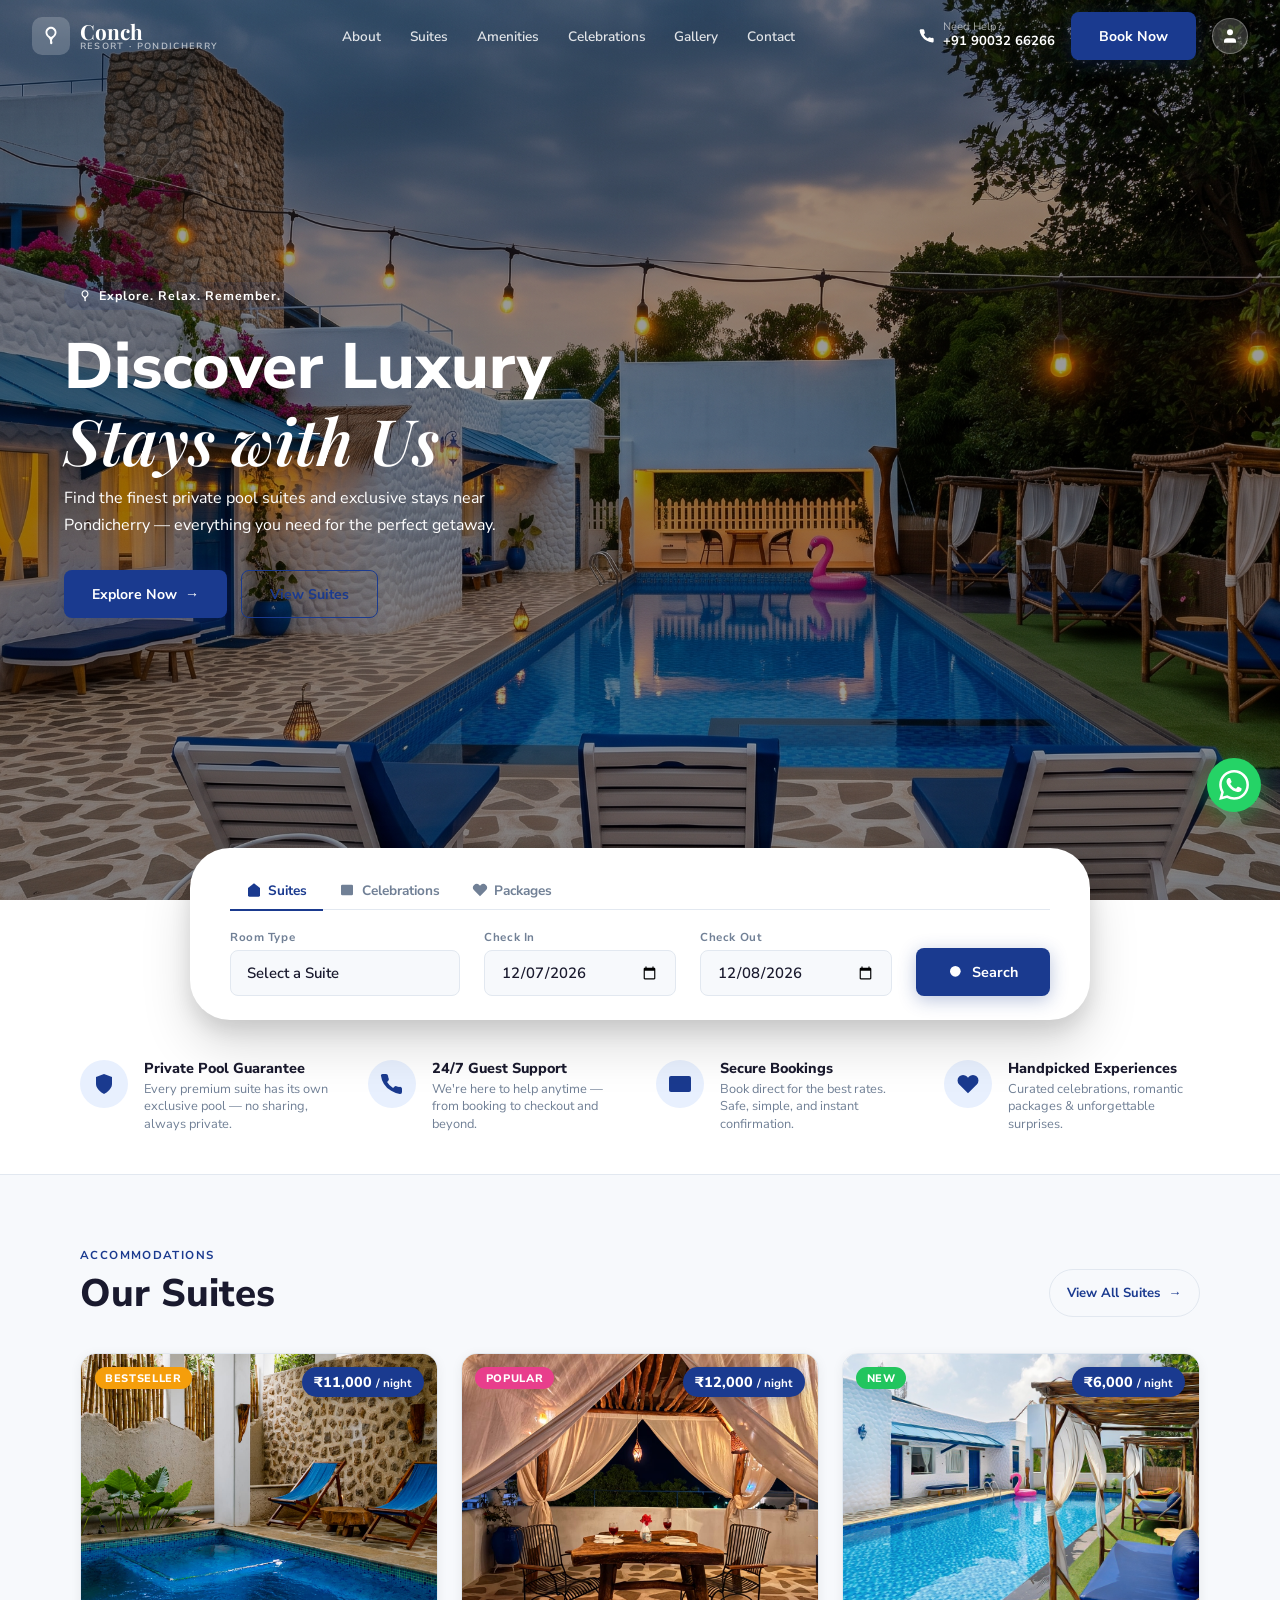
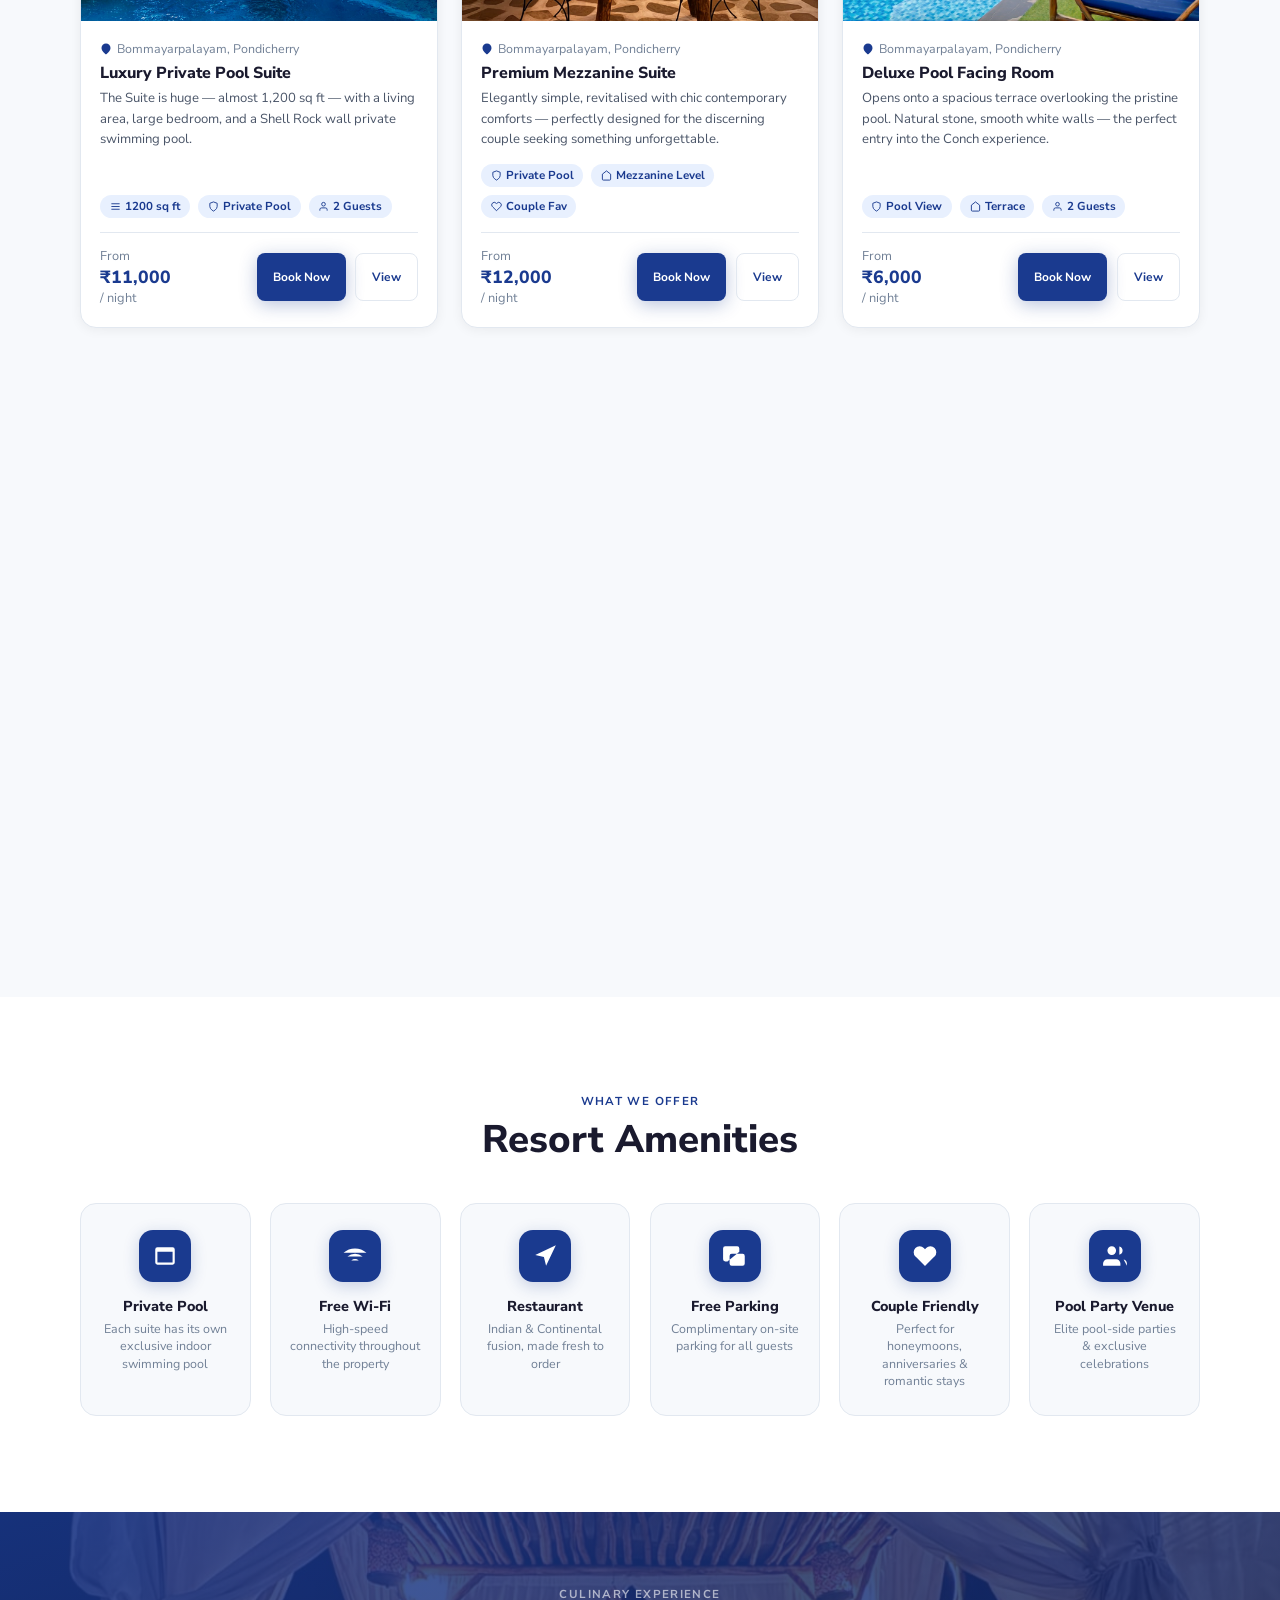
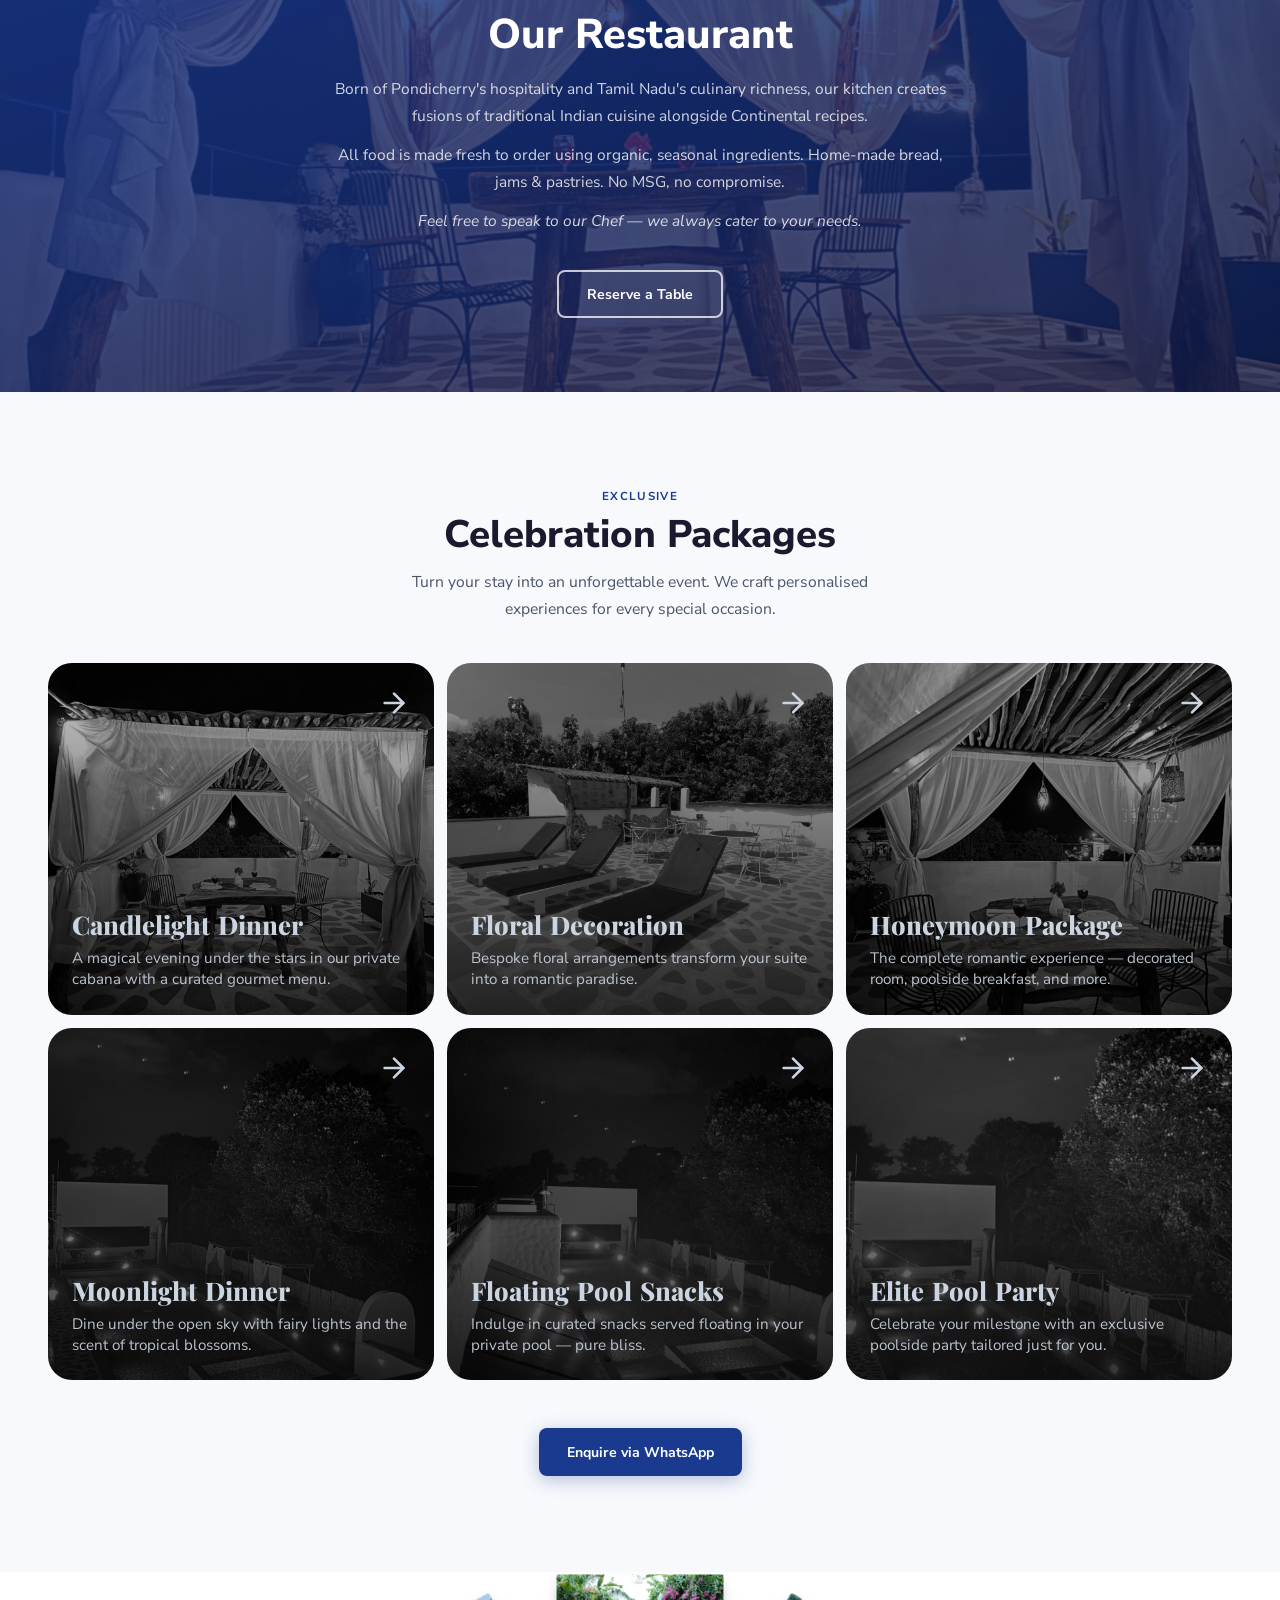
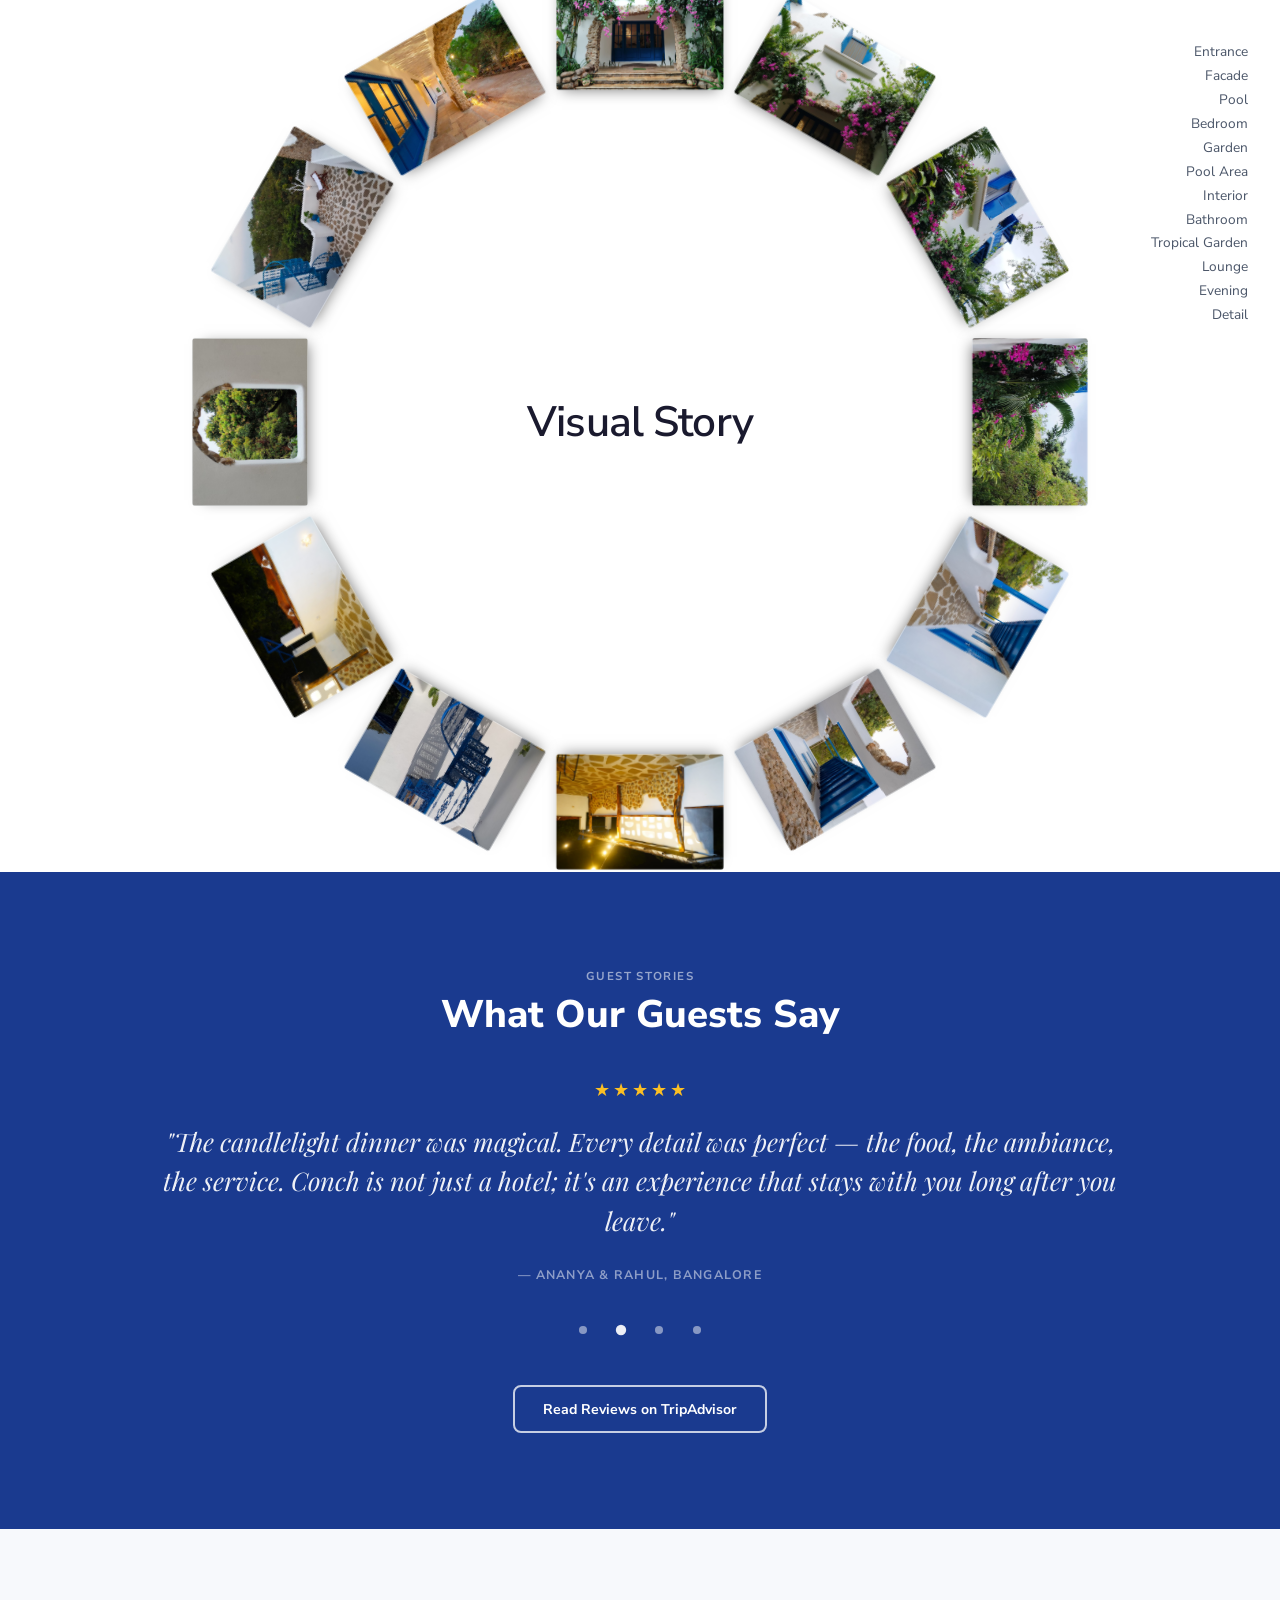
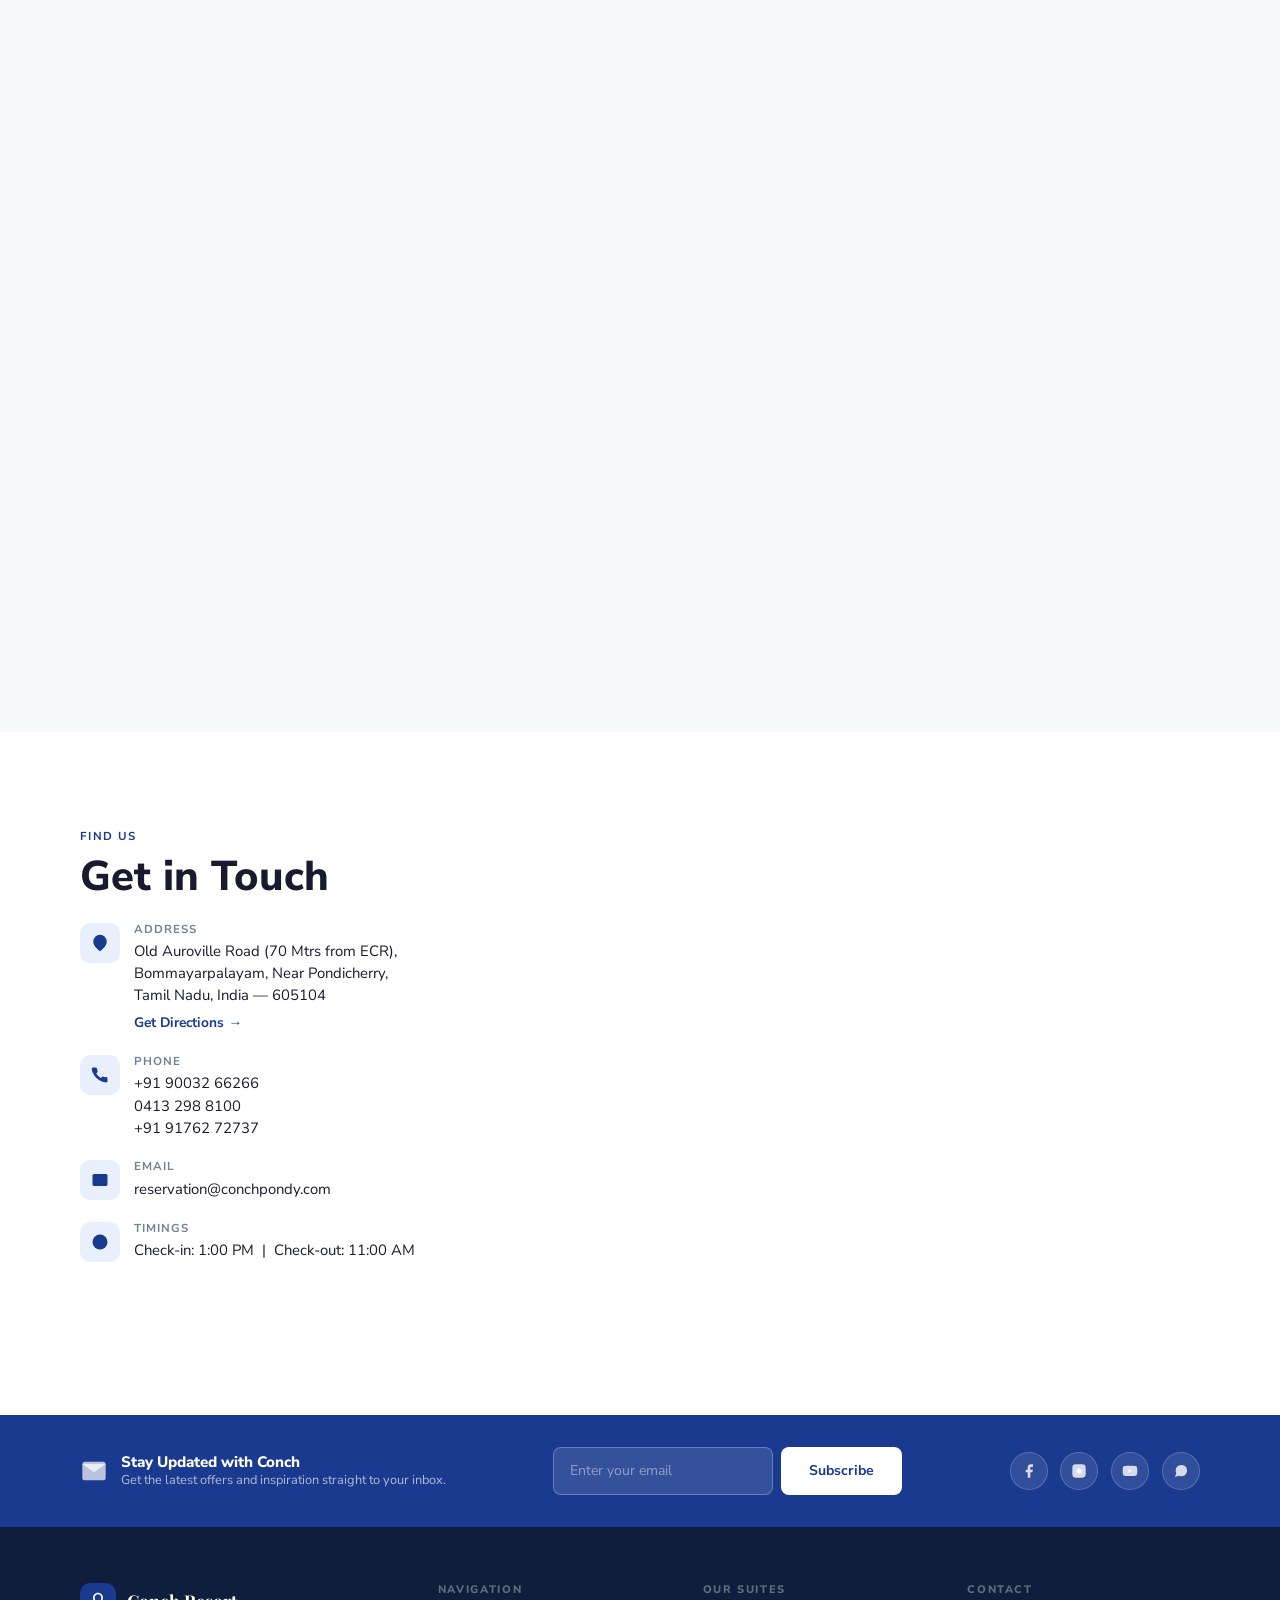
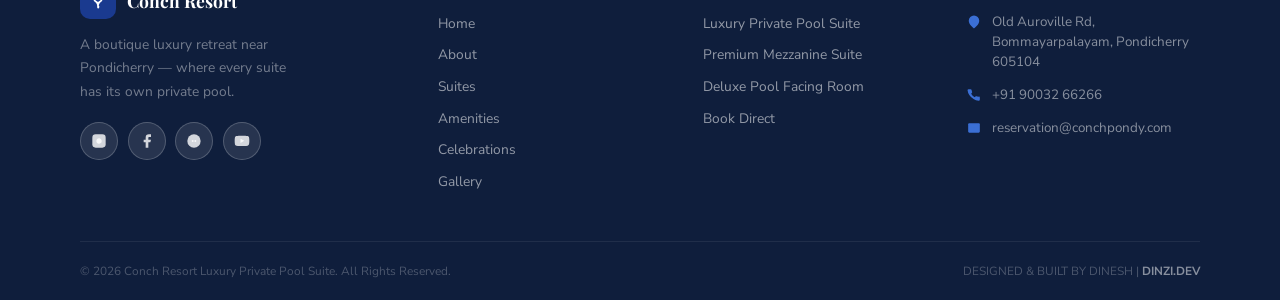
==== index.html @ af20d623 "Initial commit of Conch Resort website with interactive galleries" ====
<!DOCTYPE html>
<html lang="en">
<head>
  <meta charset="UTF-8">
  <meta name="viewport" content="width=device-width, initial-scale=1.0">
  <title>Conch Resort — Luxury Private Pool Suites near Pondicherry | Auroville</title>
  <meta name="description" content="Conch Resort offers exclusive Luxury Private Pool Suites near Pondicherry on Old Auroville Road. Experience private indoor swimming pools, romantic dinners &amp; unforgettable stays. Book direct for best rates.">
  <meta name="keywords" content="Conch Resort, luxury pool suite Pondicherry, private pool hotel near Auroville, Bommayarpalayam resort, honeymoon resort Pondicherry, pool villa near ECR">
  <link rel="canonical" href="https://conchpondy.com/">

  <!-- OG Tags -->
  <meta property="og:title" content="Conch Resort — Luxury Private Pool Suites near Pondicherry">
  <meta property="og:description" content="A boutique retreat where every suite has its own private pool. On Old Auroville Road, near Pondicherry.">
  <meta property="og:image" content="images/conch_coverPic1.png">
  <meta property="og:url" content="https://conchpondy.com/">
  <meta property="og:type" content="website">

  <link rel="stylesheet" href="css/style.css?v=8">

  <!-- Preload hero -->
  <link rel="preload" as="image" href="images/conch_coverPic1.png" fetchpriority="high">

  <!-- Structured Data -->
  <script type="application/ld+json">
  {
    "@context": "https://schema.org",
    "@type": "Hotel",
    "name": "Conch Resort",
    "url": "https://conchpondy.com/",
    "telephone": "+91 90032 66266",
    "email": "reservation@conchpondy.com",
    "priceRange": "₹6000 - ₹12000",
    "checkinTime": "13:00",
    "checkoutTime": "11:00",
    "address": {
      "@type": "PostalAddress",
      "streetAddress": "Old Auroville Road (70 Mtrs from ECR)",
      "addressLocality": "Bommayarpalayam",
      "addressRegion": "Tamil Nadu",
      "postalCode": "605104",
      "addressCountry": "IN"
    },
    "amenityFeature": [
      { "@type": "LocationFeatureSpecification", "name": "Free WiFi", "value": true },
      { "@type": "LocationFeatureSpecification", "name": "Private Pool Suites", "value": true },
      { "@type": "LocationFeatureSpecification", "name": "Restaurant", "value": true },
      { "@type": "LocationFeatureSpecification", "name": "Free Parking", "value": true }
    ]
  }
  </script>
</head>
<body>

<!-- ===================== NAVBAR ===================== -->
<nav class="navbar transparent" id="navbar" role="navigation" aria-label="Main navigation">
  <div class="navbar-inner">
    <a href="index.html" class="navbar-logo" aria-label="Conch Resort Home">
      <div class="logo-icon">
        <svg width="24" height="24" viewBox="0 0 24 24" xmlns="http://www.w3.org/2000/svg" aria-hidden="true">
          <path d="M12 2C8.5 2 6 5 6 8c0 2 .8 3.8 2.5 5.2C10 14.5 11 16 11 18h2c0-2 1-3.5 2.5-4.8C17.2 11.8 18 10 18 8c0-3-2.5-6-6-6zm0 2c2 0 4 2 4 4 0 1.4-.6 2.7-1.8 3.8L12 13.2l-2.2-1.4C8.6 10.7 8 9.4 8 8c0-2 2-4 4-4zm-1 14v1.5A1.5 1.5 0 0012 21a1.5 1.5 0 001.5-1.5V18h-3z"/>
        </svg>
      </div>
      <div class="logo-text">Conch<span>Resort · Pondicherry</span></div>
    </a>

    <div class="nav-links">
      <a href="#about">About</a>
      <a href="#suites">Suites</a>
      <a href="#amenities">Amenities</a>
      <a href="#celebrations">Celebrations</a>
      <a href="#gallery">Gallery</a>
      <a href="#contact">Contact</a>
    </div>

    <div class="nav-right">
      <div class="nav-phone">
        <svg width="24" height="24" viewBox="0 0 24 24"><path d="M22 16.92v3a2 2 0 01-2.18 2 19.79 19.79 0 01-8.63-3.07A19.5 19.5 0 013.95 12a19.79 19.79 0 01-3.07-8.67A2 2 0 012.87 2H6a2 2 0 012 1.72c.127.96.361 1.903.7 2.81a2 2 0 01-.45 2.11L7.09 9.91a16 16 0 006 6l1.27-1.27a2 2 0 012.11-.45c.907.339 1.85.573 2.81.7A2 2 0 0122 16.92z"/></svg>
        <div>
          <small>Need Help?</small>
          <a href="tel:+919003266266">+91 90032 66266</a>
        </div>
      </div>
      <a href="https://live.ipms247.com/booking/book-rooms-theconchresort" target="_blank" class="btn btn-primary nav-cta" id="nav-book-btn">Book Now</a>
      <div class="nav-avatar" aria-label="Account">
        <svg width="24" height="24" viewBox="0 0 24 24"><path d="M20 21v-2a4 4 0 00-4-4H8a4 4 0 00-4 4v2M12 11a4 4 0 100-8 4 4 0 000 8z"/></svg>
      </div>
      <button class="hamburger" id="hamburger" aria-label="Menu" aria-expanded="false">
        <span></span><span></span><span></span>
      </button>
    </div>
  </div>
</nav>

<!-- Mobile Drawer -->
<nav class="nav-drawer" id="nav-drawer" aria-label="Mobile navigation">
  <div class="nav-drawer-links">
    <a href="#about">About</a>
    <a href="#suites">Suites</a>
    <a href="#amenities">Amenities</a>
    <a href="#celebrations">Celebrations</a>
    <a href="#gallery">Gallery</a>
    <a href="#contact">Contact</a>
  </div>
  <div class="nav-drawer-divider"></div>
  <a href="https://live.ipms247.com/booking/book-rooms-theconchresort" target="_blank" class="btn btn-primary">Reserve a Suite</a>
  <p class="nav-drawer-contact">+91 90032 66266 &nbsp;·&nbsp; <a href="mailto:reservation@conchpondy.com">reservation@conchpondy.com</a></p>
</nav>

<!-- ===================== HERO — Split Layout ===================== -->
<section class="hero" id="home" aria-label="Hero">
  <!-- Left: Text -->
  <div class="hero-left">
    <div class="hero-eyebrow">
      <svg width="24" height="24" viewBox="0 0 24 24"><path d="M12 2C8.5 2 6 5 6 8c0 2 .8 3.8 2.5 5.2C10 14.5 11 16 11 18h2c0-2 1-3.5 2.5-4.8C17.2 11.8 18 10 18 8c0-3-2.5-6-6-6zm0 2c2 0 4 2 4 4 0 1.4-.6 2.7-1.8 3.8L12 13.2l-2.2-1.4C8.6 10.7 8 9.4 8 8c0-2 2-4 4-4zm-1 14v1.5A1.5 1.5 0 0012 21a1.5 1.5 0 001.5-1.5V18h-3z"/></svg>
      Explore. Relax. Remember.
    </div>
    <h1 class="hero-title">
      Discover Luxury<br>
      <span class="line2">Stays with Us</span>
    </h1>
    <p class="hero-subtitle">Find the finest private pool suites and exclusive stays near Pondicherry — everything you need for the perfect getaway.</p>
    <div class="hero-ctas">
      <a href="https://live.ipms247.com/booking/book-rooms-theconchresort" target="_blank" class="btn btn-primary" id="hero-book-btn">
        Explore Now &nbsp;→
      </a>
      <a href="#suites" class="btn btn-outline-dark">View Suites</a>
    </div>
  </div>

  <!-- Right: Image -->
  <div class="hero-right">
    <img src="images/conch_coverPic1.png" alt="Conch Resort private pool with bougainvillea and string lights" loading="eager" fetchpriority="high" decoding="sync">
  </div>
</section>

<!-- ===================== BOOKING BAR ===================== -->
<div class="booking-bar" id="booking-bar">
  <!-- Tabs -->
  <div class="booking-tabs">
    <button class="booking-tab active">
      <svg width="24" height="24" viewBox="0 0 24 24"><path d="M3 9l9-7 9 7v11a2 2 0 01-2 2H5a2 2 0 01-2-2z"/></svg>
      Suites
    </button>
    <button class="booking-tab">
      <svg width="24" height="24" viewBox="0 0 24 24"><path d="M3 6a2 2 0 012-2h14a2 2 0 012 2v12a2 2 0 01-2 2H5a2 2 0 01-2-2V6z"/></svg>
      Celebrations
    </button>
    <button class="booking-tab">
      <svg width="24" height="24" viewBox="0 0 24 24"><path d="M20.84 4.61a5.5 5.5 0 00-7.78 0L12 5.67l-1.06-1.06a5.5 5.5 0 00-7.78 7.78l1.06 1.06L12 21.23l7.78-7.78 1.06-1.06a5.5 5.5 0 000-7.78z"/></svg>
      Packages
    </button>
  </div>
  <form class="booking-bar-inner" id="booking-form" action="https://live.ipms247.com/booking/book-rooms-theconchresort" method="get" target="_blank">
    <div class="booking-field">
      <label for="room-select">Room Type</label>
      <select id="room-select" name="roomtypeunkid">
        <option value="0">Select a Suite</option>
        <option value="4101400000000000003">Luxury Private Pool Suite</option>
        <option value="4101400000000000004">Premium Mezzanine Suite</option>
        <option value="4101400000000000005">Deluxe Pool Facing Room</option>
      </select>
    </div>
    <div class="booking-field">
      <label for="checkin">Check In</label>
      <input type="date" id="checkin" name="checkin">
    </div>
    <div class="booking-field">
      <label for="checkout">Check Out</label>
      <input type="date" id="checkout" name="checkout">
    </div>
    <div class="booking-submit-row">
      <button type="submit" class="btn btn-primary" id="booking-submit-btn">
        <svg width="24" height="24" viewBox="0 0 24 24"><circle cx="11" cy="11" r="8"/><line x1="21" y1="21" x2="16.65" y2="16.65"/></svg>
        Search
      </button>
    </div>
  </form>
</div>

<!-- ===================== TRUST BADGES ===================== -->
<div class="trust-strip">
  <div class="container">
    <div class="trust-grid">
      <div class="trust-item reveal">
        <div class="trust-icon">
          <svg width="24" height="24" viewBox="0 0 24 24"><path d="M12 22s8-4 8-10V5l-8-3-8 3v7c0 6 8 10 8 10z"/></svg>
        </div>
        <div class="trust-text">
          <h4>Private Pool Guarantee</h4>
          <p>Every premium suite has its own exclusive pool — no sharing, always private.</p>
        </div>
      </div>
      <div class="trust-item reveal reveal-delay-1">
        <div class="trust-icon">
          <svg width="24" height="24" viewBox="0 0 24 24"><path d="M22 16.92v3a2 2 0 01-2.18 2 19.79 19.79 0 01-8.63-3.07A19.5 19.5 0 013.95 12a19.79 19.79 0 01-3.07-8.67A2 2 0 012.87 2H6a2 2 0 012 1.72c.127.96.361 1.903.7 2.81a2 2 0 01-.45 2.11L7.09 9.91a16 16 0 006 6l1.27-1.27a2 2 0 012.11-.45c.907.339 1.85.573 2.81.7A2 2 0 0122 16.92z"/></svg>
        </div>
        <div class="trust-text">
          <h4>24/7 Guest Support</h4>
          <p>We're here to help anytime — from booking to checkout and beyond.</p>
        </div>
      </div>
      <div class="trust-item reveal reveal-delay-2">
        <div class="trust-icon">
          <svg width="24" height="24" viewBox="0 0 24 24"><rect x="1" y="4" width="22" height="16" rx="2" ry="2"/><line x1="1" y1="10" x2="23" y2="10"/></svg>
        </div>
        <div class="trust-text">
          <h4>Secure Bookings</h4>
          <p>Book direct for the best rates. Safe, simple, and instant confirmation.</p>
        </div>
      </div>
      <div class="trust-item reveal reveal-delay-3">
        <div class="trust-icon">
          <svg width="24" height="24" viewBox="0 0 24 24"><path d="M20.84 4.61a5.5 5.5 0 00-7.78 0L12 5.67l-1.06-1.06a5.5 5.5 0 00-7.78 7.78l1.06 1.06L12 21.23l7.78-7.78 1.06-1.06a5.5 5.5 0 000-7.78z"/></svg>
        </div>
        <div class="trust-text">
          <h4>Handpicked Experiences</h4>
          <p>Curated celebrations, romantic packages &amp; unforgettable surprises.</p>
        </div>
      </div>
    </div>
  </div>
</div>

<!-- ===================== SUITES ===================== -->
<section class="suites-section" id="suites" aria-labelledby="suites-heading">
  <div class="container">
    <div class="suites-header reveal">
      <div class="suites-header-left">
        <span class="section-label">Accommodations</span>
        <h2 id="suites-heading" class="section-title">Our Suites</h2>
      </div>
      <a href="https://live.ipms247.com/booking/book-rooms-theconchresort" target="_blank" class="btn btn-arrow">View All Suites &nbsp;→</a>
    </div>

    <div class="suites-grid">
      <!-- Suite 1 -->
      <article class="room-card reveal">
        <div class="room-card-img">
          <img src="images/WhatsApp Image 2026-06-08 at 11.01.14 AM.jpeg" alt="Luxury Private Pool Suite at Conch Resort" loading="lazy">
          <div class="room-price-badge"><strong>₹11,000</strong> / night</div>
          <div class="room-badge bestseller">Bestseller</div>
        </div>
        <div class="room-card-body">
          <div class="room-card-location">
            <svg width="24" height="24" viewBox="0 0 24 24"><path d="M21 10c0 7-9 13-9 13s-9-6-9-13a9 9 0 0118 0z"/><circle cx="12" cy="10" r="3"/></svg>
            Bommayarpalayam, Pondicherry
          </div>
          <h3>Luxury Private Pool Suite</h3>
          <p>The Suite is huge — almost 1,200 sq ft — with a living area, large bedroom, and a Shell Rock wall private swimming pool.</p>
          <div class="room-features">
            <span class="room-feature">
              <svg width="24" height="24" viewBox="0 0 24 24"><path d="M3 6h18M3 12h18M3 18h18"/></svg>1200 sq ft
            </span>
            <span class="room-feature">
              <svg width="24" height="24" viewBox="0 0 24 24"><path d="M12 22s8-4 8-10V5l-8-3-8 3v7c0 6 8 10 8 10z"/></svg>Private Pool
            </span>
            <span class="room-feature">
              <svg width="24" height="24" viewBox="0 0 24 24"><path d="M20 21v-2a4 4 0 00-4-4H8a4 4 0 00-4 4v2M12 11a4 4 0 100-8 4 4 0 000 8z"/></svg>2 Guests
            </span>
          </div>
          <div class="room-card-footer">
            <div class="room-card-price">
              From <strong>₹11,000</strong> / night
            </div>
            <div class="room-card-btns">
              <a href="https://live.ipms247.com/booking/roomwisedata.php?hid=theconchresort&roomtypeunkid=4101400000000000003" target="_blank" class="btn btn-primary" id="suite1-book-btn">Book Now</a>
              <a href="rooms/luxury-pool-suite.html" class="btn btn-ghost" id="suite1-view-btn">View</a>
            </div>
          </div>
        </div>
      </article>

      <!-- Suite 2 -->
      <article class="room-card reveal reveal-delay-2">
        <div class="room-card-img">
          <img src="images/WhatsApp Image 2026-06-08 at 11.01.21 AM (2).jpeg" alt="Premium Mezzanine Suite at Conch Resort" loading="lazy">
          <div class="room-price-badge"><strong>₹12,000</strong> / night</div>
          <div class="room-badge popular">Popular</div>
        </div>
        <div class="room-card-body">
          <div class="room-card-location">
            <svg width="24" height="24" viewBox="0 0 24 24"><path d="M21 10c0 7-9 13-9 13s-9-6-9-13a9 9 0 0118 0z"/><circle cx="12" cy="10" r="3"/></svg>
            Bommayarpalayam, Pondicherry
          </div>
          <h3>Premium Mezzanine Suite</h3>
          <p>Elegantly simple, revitalised with chic contemporary comforts — perfectly designed for the discerning couple seeking something unforgettable.</p>
          <div class="room-features">
            <span class="room-feature">
              <svg width="24" height="24" viewBox="0 0 24 24"><path d="M12 22s8-4 8-10V5l-8-3-8 3v7c0 6 8 10 8 10z"/></svg>Private Pool
            </span>
            <span class="room-feature">
              <svg width="24" height="24" viewBox="0 0 24 24"><path d="M3 9l9-7 9 7v11a2 2 0 01-2 2H5a2 2 0 01-2-2z"/></svg>Mezzanine Level
            </span>
            <span class="room-feature">
              <svg width="24" height="24" viewBox="0 0 24 24"><path d="M20.84 4.61a5.5 5.5 0 00-7.78 0L12 5.67l-1.06-1.06a5.5 5.5 0 00-7.78 7.78l1.06 1.06L12 21.23l7.78-7.78 1.06-1.06a5.5 5.5 0 000-7.78z"/></svg>Couple Fav
            </span>
          </div>
          <div class="room-card-footer">
            <div class="room-card-price">
              From <strong>₹12,000</strong> / night
            </div>
            <div class="room-card-btns">
              <a href="https://live.ipms247.com/booking/roomwisedata.php?hid=theconchresort&roomtypeunkid=4101400000000000004" target="_blank" class="btn btn-primary" id="suite2-book-btn">Book Now</a>
              <a href="rooms/mezzanine-suite.html" class="btn btn-ghost" id="suite2-view-btn">View</a>
            </div>
          </div>
        </div>
      </article>

      <!-- Suite 3 -->
      <article class="room-card reveal reveal-delay-4">
        <div class="room-card-img">
          <img src="images/WhatsApp Image 2026-06-08 at 11.00.13 AM (2).jpeg" alt="Deluxe Pool Facing Room at Conch Resort" loading="lazy">
          <div class="room-price-badge"><strong>₹6,000</strong> / night</div>
          <div class="room-badge new">New</div>
        </div>
        <div class="room-card-body">
          <div class="room-card-location">
            <svg width="24" height="24" viewBox="0 0 24 24"><path d="M21 10c0 7-9 13-9 13s-9-6-9-13a9 9 0 0118 0z"/><circle cx="12" cy="10" r="3"/></svg>
            Bommayarpalayam, Pondicherry
          </div>
          <h3>Deluxe Pool Facing Room</h3>
          <p>Opens onto a spacious terrace overlooking the pristine pool. Natural stone, smooth white walls — the perfect entry into the Conch experience.</p>
          <div class="room-features">
            <span class="room-feature">
              <svg width="24" height="24" viewBox="0 0 24 24"><path d="M12 22s8-4 8-10V5l-8-3-8 3v7c0 6 8 10 8 10z"/></svg>Pool View
            </span>
            <span class="room-feature">
              <svg width="24" height="24" viewBox="0 0 24 24"><path d="M3 9l9-7 9 7v11a2 2 0 01-2 2H5a2 2 0 01-2-2z"/></svg>Terrace
            </span>
            <span class="room-feature">
              <svg width="24" height="24" viewBox="0 0 24 24"><path d="M20 21v-2a4 4 0 00-4-4H8a4 4 0 00-4 4v2M12 11a4 4 0 100-8 4 4 0 000 8z"/></svg>2 Guests
            </span>
          </div>
          <div class="room-card-footer">
            <div class="room-card-price">
              From <strong>₹6,000</strong> / night
            </div>
            <div class="room-card-btns">
              <a href="https://live.ipms247.com/booking/roomwisedata.php?hid=theconchresort&roomtypeunkid=4101400000000000005" target="_blank" class="btn btn-primary" id="suite3-book-btn">Book Now</a>
              <a href="rooms/deluxe-pool-room.html" class="btn btn-ghost" id="suite3-view-btn">View</a>
            </div>
          </div>
        </div>
      </article>
    </div>
  </div>
</section>

<!-- ===================== WHY CHOOSE US ===================== -->
<section class="why-section" id="about" aria-labelledby="why-heading">
  <div class="container">
    <div class="why-grid">
      <div class="why-left reveal">
        <span class="section-label">Our Story</span>
        <h2 id="why-heading" class="section-title">Why Choose <span class="italic-serif">Conch Resort?</span></h2>
        <div class="why-items">
          <div class="why-item">
            <div class="why-item-icon">
              <svg width="24" height="24" viewBox="0 0 24 24"><path d="M12 22s8-4 8-10V5l-8-3-8 3v7c0 6 8 10 8 10z"/></svg>
            </div>
            <div class="why-item-text">
              <h4>Private Pool Every Time</h4>
              <p>Each premium suite features an exclusive indoor swimming pool — entirely yours, no sharing.</p>
            </div>
          </div>
          <div class="why-item">
            <div class="why-item-icon">
              <svg width="24" height="24" viewBox="0 0 24 24"><path d="M17 21v-2a4 4 0 00-4-4H5a4 4 0 00-4 4v2M9 11a4 4 0 100-8 4 4 0 000 8zM23 21v-2a4 4 0 00-3-3.87M16 3.13a4 4 0 010 7.75"/></svg>
            </div>
            <div class="why-item-text">
              <h4>Trusted by Couples</h4>
              <p>Hundreds of happy guests rate us 5 stars — perfect for honeymoons and anniversaries.</p>
            </div>
          </div>
          <div class="why-item">
            <div class="why-item-icon">
              <svg width="24" height="24" viewBox="0 0 24 24"><rect x="1" y="4" width="22" height="16" rx="2" ry="2"/><line x1="1" y1="10" x2="23" y2="10"/></svg>
            </div>
            <div class="why-item-text">
              <h4>Flexible &amp; Easy Booking</h4>
              <p>Book direct for the best rates. Easy modification, direct support.</p>
            </div>
          </div>
          <div class="why-item">
            <div class="why-item-icon">
              <svg width="24" height="24" viewBox="0 0 24 24"><circle cx="12" cy="8" r="7"/><polyline points="8.21 13.89 7 23 12 20 17 23 15.79 13.88"/></svg>
            </div>
            <div class="why-item-text">
              <h4>Exclusive Experiences</h4>
              <p>Candlelight dinners, floating snacks, floral décor &amp; unforgettable celebration packages.</p>
            </div>
          </div>
        </div>
      </div>
      <div class="why-right reveal reveal-delay-2">
        <img src="images/WhatsApp Image 2026-06-08 at 11.01.21 AM (1).jpeg" alt="Candlelight dinner at Conch Resort" loading="lazy">
        <div class="why-right-overlay">
          <div class="overline">Let's Go!</div>
          <h3>Your Next Escape Awaits!</h3>
          <p>Discover your own private world — pool, garden, and complete luxury near Pondicherry.</p>
          <a href="https://live.ipms247.com/booking/book-rooms-theconchresort" target="_blank" class="btn btn-white">Plan Your Stay &nbsp;→</a>
        </div>
      </div>
    </div>
  </div>
</section>

<!-- ===================== AMENITIES ===================== -->
<section class="amenities-section section-pad" id="amenities" aria-labelledby="amenities-heading">
  <div class="container">
    <div class="text-center reveal">
      <span class="section-label">What We Offer</span>
      <h2 id="amenities-heading" class="section-title">Resort Amenities</h2>
    </div>
    <div class="amenities-grid">
      <div class="amenity-card reveal">
        <div class="amenity-icon"><svg width="24" height="24" viewBox="0 0 24 24"><path d="M3 6a2 2 0 012-2h14a2 2 0 012 2v12a2 2 0 01-2 2H5a2 2 0 01-2-2V6zm16 2H5v10h14V8z"/></svg></div>
        <h4>Private Pool</h4>
        <p>Each suite has its own exclusive indoor swimming pool</p>
      </div>
      <div class="amenity-card reveal reveal-delay-1">
        <div class="amenity-icon"><svg width="24" height="24" viewBox="0 0 24 24"><path d="M5 12.55a11 11 0 0114.08 0M1.42 9a16 16 0 0121.16 0M8.53 16.11a6 6 0 016.95 0M12 20h.01"/></svg></div>
        <h4>Free Wi-Fi</h4>
        <p>High-speed connectivity throughout the property</p>
      </div>
      <div class="amenity-card reveal reveal-delay-2">
        <div class="amenity-icon"><svg width="24" height="24" viewBox="0 0 24 24"><path d="M3 11l19-9-9 19-2-8-8-2z"/></svg></div>
        <h4>Restaurant</h4>
        <p>Indian &amp; Continental fusion, made fresh to order</p>
      </div>
      <div class="amenity-card reveal reveal-delay-3">
        <div class="amenity-icon"><svg width="24" height="24" viewBox="0 0 24 24"><path d="M5 17H3a2 2 0 01-2-2V5a2 2 0 012-2h11a2 2 0 012 2v3M9 21h10a2 2 0 002-2v-7a2 2 0 00-2-2H9a2 2 0 00-2 2v7a2 2 0 002 2z"/></svg></div>
        <h4>Free Parking</h4>
        <p>Complimentary on-site parking for all guests</p>
      </div>
      <div class="amenity-card reveal reveal-delay-4">
        <div class="amenity-icon"><svg width="24" height="24" viewBox="0 0 24 24"><path d="M20.84 4.61a5.5 5.5 0 00-7.78 0L12 5.67l-1.06-1.06a5.5 5.5 0 00-7.78 7.78l1.06 1.06L12 21.23l7.78-7.78 1.06-1.06a5.5 5.5 0 000-7.78z"/></svg></div>
        <h4>Couple Friendly</h4>
        <p>Perfect for honeymoons, anniversaries &amp; romantic stays</p>
      </div>
      <div class="amenity-card reveal reveal-delay-5">
        <div class="amenity-icon"><svg width="24" height="24" viewBox="0 0 24 24"><path d="M17 21v-2a4 4 0 00-4-4H5a4 4 0 00-4 4v2M9 11a4 4 0 100-8 4 4 0 000 8zM23 21v-2a4 4 0 00-3-3.87M16 3.13a4 4 0 010 7.75"/></svg></div>
        <h4>Pool Party Venue</h4>
        <p>Elite pool-side parties &amp; exclusive celebrations</p>
      </div>
    </div>
  </div>
</section>

<!-- ===================== RESTAURANT ===================== -->
<section class="restaurant-section" id="restaurant" aria-labelledby="restaurant-heading"
  style="background-image: url('images/WhatsApp Image 2026-06-08 at 11.01.25 AM.jpeg');">
  <div class="restaurant-overlay"></div>
  <div class="restaurant-content reveal">
    <span class="section-label">Culinary Experience</span>
    <h2 id="restaurant-heading">Our Restaurant</h2>
    <p>Born of Pondicherry's hospitality and Tamil Nadu's culinary richness, our kitchen creates fusions of traditional Indian cuisine alongside Continental recipes.</p>
    <p>All food is made fresh to order using organic, seasonal ingredients. Home-made bread, jams &amp; pastries. No MSG, no compromise.</p>
    <p><em>Feel free to speak to our Chef — we always cater to your needs.</em></p>
    <a href="#contact" class="btn btn-outline">Reserve a Table</a>
  </div>
</section>

<!-- ===================== CELEBRATIONS ===================== -->
<section class="celebration-section section-pad" id="celebrations" aria-labelledby="celebrations-heading">
  <div class="container-wide">
    <div class="text-center reveal">
      <span class="section-label">Exclusive</span>
      <h2 id="celebrations-heading" class="section-title">Celebration Packages</h2>
      <p class="section-subtitle">Turn your stay into an unforgettable event. We craft personalised experiences for every special occasion.</p>
    </div>
    <div class="celebration-grid">
      <div class="ccc-card reveal">
        <div class="ccc-bg" style="background-image: url('images/WhatsApp Image 2026-06-08 at 11.01.21 AM (1).jpeg')"></div>
        <div class="ccc-content">
          <svg class="ccc-arrow" viewBox="0 0 24 24" fill="none" stroke="currentColor" stroke-width="2" stroke-linecap="round" stroke-linejoin="round" width="1em" height="1em"><line x1="5" y1="12" x2="19" y2="12"></line><polyline points="12 5 19 12 12 19"></polyline></svg>
          <div class="ccc-text-box">
            <h3><div class="ccc-letter-wrap"><span class="ccc-letter-inner" style="transition-delay: 0.000s"><span>C</span><span>C</span></span></div><div class="ccc-letter-wrap"><span class="ccc-letter-inner" style="transition-delay: 0.035s"><span>a</span><span>a</span></span></div><div class="ccc-letter-wrap"><span class="ccc-letter-inner" style="transition-delay: 0.070s"><span>n</span><span>n</span></span></div><div class="ccc-letter-wrap"><span class="ccc-letter-inner" style="transition-delay: 0.105s"><span>d</span><span>d</span></span></div><div class="ccc-letter-wrap"><span class="ccc-letter-inner" style="transition-delay: 0.140s"><span>l</span><span>l</span></span></div><div class="ccc-letter-wrap"><span class="ccc-letter-inner" style="transition-delay: 0.175s"><span>e</span><span>e</span></span></div><div class="ccc-letter-wrap"><span class="ccc-letter-inner" style="transition-delay: 0.210s"><span>l</span><span>l</span></span></div><div class="ccc-letter-wrap"><span class="ccc-letter-inner" style="transition-delay: 0.245s"><span>i</span><span>i</span></span></div><div class="ccc-letter-wrap"><span class="ccc-letter-inner" style="transition-delay: 0.280s"><span>g</span><span>g</span></span></div><div class="ccc-letter-wrap"><span class="ccc-letter-inner" style="transition-delay: 0.315s"><span>h</span><span>h</span></span></div><div class="ccc-letter-wrap"><span class="ccc-letter-inner" style="transition-delay: 0.350s"><span>t</span><span>t</span></span></div><div class="ccc-letter-wrap" style="width: 0.3em;"></div><div class="ccc-letter-wrap"><span class="ccc-letter-inner" style="transition-delay: 0.385s"><span>D</span><span>D</span></span></div><div class="ccc-letter-wrap"><span class="ccc-letter-inner" style="transition-delay: 0.420s"><span>i</span><span>i</span></span></div><div class="ccc-letter-wrap"><span class="ccc-letter-inner" style="transition-delay: 0.455s"><span>n</span><span>n</span></span></div><div class="ccc-letter-wrap"><span class="ccc-letter-inner" style="transition-delay: 0.490s"><span>n</span><span>n</span></span></div><div class="ccc-letter-wrap"><span class="ccc-letter-inner" style="transition-delay: 0.525s"><span>e</span><span>e</span></span></div><div class="ccc-letter-wrap"><span class="ccc-letter-inner" style="transition-delay: 0.560s"><span>r</span><span>r</span></span></div></h3>
            <p>A magical evening under the stars in our private cabana with a curated gourmet menu.</p>
          </div>
        </div>
      </div>
      <div class="ccc-card reveal">
        <div class="ccc-bg" style="background-image: url('images/WhatsApp Image 2026-06-08 at 11.00.10 AM (1).jpeg')"></div>
        <div class="ccc-content">
          <svg class="ccc-arrow" viewBox="0 0 24 24" fill="none" stroke="currentColor" stroke-width="2" stroke-linecap="round" stroke-linejoin="round" width="1em" height="1em"><line x1="5" y1="12" x2="19" y2="12"></line><polyline points="12 5 19 12 12 19"></polyline></svg>
          <div class="ccc-text-box">
            <h3><div class="ccc-letter-wrap"><span class="ccc-letter-inner" style="transition-delay: 0.000s"><span>F</span><span>F</span></span></div><div class="ccc-letter-wrap"><span class="ccc-letter-inner" style="transition-delay: 0.035s"><span>l</span><span>l</span></span></div><div class="ccc-letter-wrap"><span class="ccc-letter-inner" style="transition-delay: 0.070s"><span>o</span><span>o</span></span></div><div class="ccc-letter-wrap"><span class="ccc-letter-inner" style="transition-delay: 0.105s"><span>r</span><span>r</span></span></div><div class="ccc-letter-wrap"><span class="ccc-letter-inner" style="transition-delay: 0.140s"><span>a</span><span>a</span></span></div><div class="ccc-letter-wrap"><span class="ccc-letter-inner" style="transition-delay: 0.175s"><span>l</span><span>l</span></span></div><div class="ccc-letter-wrap" style="width: 0.3em;"></div><div class="ccc-letter-wrap"><span class="ccc-letter-inner" style="transition-delay: 0.210s"><span>D</span><span>D</span></span></div><div class="ccc-letter-wrap"><span class="ccc-letter-inner" style="transition-delay: 0.245s"><span>e</span><span>e</span></span></div><div class="ccc-letter-wrap"><span class="ccc-letter-inner" style="transition-delay: 0.280s"><span>c</span><span>c</span></span></div><div class="ccc-letter-wrap"><span class="ccc-letter-inner" style="transition-delay: 0.315s"><span>o</span><span>o</span></span></div><div class="ccc-letter-wrap"><span class="ccc-letter-inner" style="transition-delay: 0.350s"><span>r</span><span>r</span></span></div><div class="ccc-letter-wrap"><span class="ccc-letter-inner" style="transition-delay: 0.385s"><span>a</span><span>a</span></span></div><div class="ccc-letter-wrap"><span class="ccc-letter-inner" style="transition-delay: 0.420s"><span>t</span><span>t</span></span></div><div class="ccc-letter-wrap"><span class="ccc-letter-inner" style="transition-delay: 0.455s"><span>i</span><span>i</span></span></div><div class="ccc-letter-wrap"><span class="ccc-letter-inner" style="transition-delay: 0.490s"><span>o</span><span>o</span></span></div><div class="ccc-letter-wrap"><span class="ccc-letter-inner" style="transition-delay: 0.525s"><span>n</span><span>n</span></span></div></h3>
            <p>Bespoke floral arrangements transform your suite into a romantic paradise.</p>
          </div>
        </div>
      </div>
      <div class="ccc-card reveal">
        <div class="ccc-bg" style="background-image: url('images/WhatsApp Image 2026-06-08 at 11.01.17 AM (2).jpeg')"></div>
        <div class="ccc-content">
          <svg class="ccc-arrow" viewBox="0 0 24 24" fill="none" stroke="currentColor" stroke-width="2" stroke-linecap="round" stroke-linejoin="round" width="1em" height="1em"><line x1="5" y1="12" x2="19" y2="12"></line><polyline points="12 5 19 12 12 19"></polyline></svg>
          <div class="ccc-text-box">
            <h3><div class="ccc-letter-wrap"><span class="ccc-letter-inner" style="transition-delay: 0.000s"><span>H</span><span>H</span></span></div><div class="ccc-letter-wrap"><span class="ccc-letter-inner" style="transition-delay: 0.035s"><span>o</span><span>o</span></span></div><div class="ccc-letter-wrap"><span class="ccc-letter-inner" style="transition-delay: 0.070s"><span>n</span><span>n</span></span></div><div class="ccc-letter-wrap"><span class="ccc-letter-inner" style="transition-delay: 0.105s"><span>e</span><span>e</span></span></div><div class="ccc-letter-wrap"><span class="ccc-letter-inner" style="transition-delay: 0.140s"><span>y</span><span>y</span></span></div><div class="ccc-letter-wrap"><span class="ccc-letter-inner" style="transition-delay: 0.175s"><span>m</span><span>m</span></span></div><div class="ccc-letter-wrap"><span class="ccc-letter-inner" style="transition-delay: 0.210s"><span>o</span><span>o</span></span></div><div class="ccc-letter-wrap"><span class="ccc-letter-inner" style="transition-delay: 0.245s"><span>o</span><span>o</span></span></div><div class="ccc-letter-wrap"><span class="ccc-letter-inner" style="transition-delay: 0.280s"><span>n</span><span>n</span></span></div><div class="ccc-letter-wrap" style="width: 0.3em;"></div><div class="ccc-letter-wrap"><span class="ccc-letter-inner" style="transition-delay: 0.315s"><span>P</span><span>P</span></span></div><div class="ccc-letter-wrap"><span class="ccc-letter-inner" style="transition-delay: 0.350s"><span>a</span><span>a</span></span></div><div class="ccc-letter-wrap"><span class="ccc-letter-inner" style="transition-delay: 0.385s"><span>c</span><span>c</span></span></div><div class="ccc-letter-wrap"><span class="ccc-letter-inner" style="transition-delay: 0.420s"><span>k</span><span>k</span></span></div><div class="ccc-letter-wrap"><span class="ccc-letter-inner" style="transition-delay: 0.455s"><span>a</span><span>a</span></span></div><div class="ccc-letter-wrap"><span class="ccc-letter-inner" style="transition-delay: 0.490s"><span>g</span><span>g</span></span></div><div class="ccc-letter-wrap"><span class="ccc-letter-inner" style="transition-delay: 0.525s"><span>e</span><span>e</span></span></div></h3>
            <p>The complete romantic experience — decorated room, poolside breakfast, and more.</p>
          </div>
        </div>
      </div>
      <div class="ccc-card reveal">
        <div class="ccc-bg" style="background-image: url('images/WhatsApp Image 2026-06-08 at 11.01.22 AM.jpeg')"></div>
        <div class="ccc-content">
          <svg class="ccc-arrow" viewBox="0 0 24 24" fill="none" stroke="currentColor" stroke-width="2" stroke-linecap="round" stroke-linejoin="round" width="1em" height="1em"><line x1="5" y1="12" x2="19" y2="12"></line><polyline points="12 5 19 12 12 19"></polyline></svg>
          <div class="ccc-text-box">
            <h3><div class="ccc-letter-wrap"><span class="ccc-letter-inner" style="transition-delay: 0.000s"><span>M</span><span>M</span></span></div><div class="ccc-letter-wrap"><span class="ccc-letter-inner" style="transition-delay: 0.035s"><span>o</span><span>o</span></span></div><div class="ccc-letter-wrap"><span class="ccc-letter-inner" style="transition-delay: 0.070s"><span>o</span><span>o</span></span></div><div class="ccc-letter-wrap"><span class="ccc-letter-inner" style="transition-delay: 0.105s"><span>n</span><span>n</span></span></div><div class="ccc-letter-wrap"><span class="ccc-letter-inner" style="transition-delay: 0.140s"><span>l</span><span>l</span></span></div><div class="ccc-letter-wrap"><span class="ccc-letter-inner" style="transition-delay: 0.175s"><span>i</span><span>i</span></span></div><div class="ccc-letter-wrap"><span class="ccc-letter-inner" style="transition-delay: 0.210s"><span>g</span><span>g</span></span></div><div class="ccc-letter-wrap"><span class="ccc-letter-inner" style="transition-delay: 0.245s"><span>h</span><span>h</span></span></div><div class="ccc-letter-wrap"><span class="ccc-letter-inner" style="transition-delay: 0.280s"><span>t</span><span>t</span></span></div><div class="ccc-letter-wrap" style="width: 0.3em;"></div><div class="ccc-letter-wrap"><span class="ccc-letter-inner" style="transition-delay: 0.315s"><span>D</span><span>D</span></span></div><div class="ccc-letter-wrap"><span class="ccc-letter-inner" style="transition-delay: 0.350s"><span>i</span><span>i</span></span></div><div class="ccc-letter-wrap"><span class="ccc-letter-inner" style="transition-delay: 0.385s"><span>n</span><span>n</span></span></div><div class="ccc-letter-wrap"><span class="ccc-letter-inner" style="transition-delay: 0.420s"><span>n</span><span>n</span></span></div><div class="ccc-letter-wrap"><span class="ccc-letter-inner" style="transition-delay: 0.455s"><span>e</span><span>e</span></span></div><div class="ccc-letter-wrap"><span class="ccc-letter-inner" style="transition-delay: 0.490s"><span>r</span><span>r</span></span></div></h3>
            <p>Dine under the open sky with fairy lights and the scent of tropical blossoms.</p>
          </div>
        </div>
      </div>
      <div class="ccc-card reveal">
        <div class="ccc-bg" style="background-image: url('images/WhatsApp Image 2026-06-08 at 11.01.19 AM.jpeg')"></div>
        <div class="ccc-content">
          <svg class="ccc-arrow" viewBox="0 0 24 24" fill="none" stroke="currentColor" stroke-width="2" stroke-linecap="round" stroke-linejoin="round" width="1em" height="1em"><line x1="5" y1="12" x2="19" y2="12"></line><polyline points="12 5 19 12 12 19"></polyline></svg>
          <div class="ccc-text-box">
            <h3><div class="ccc-letter-wrap"><span class="ccc-letter-inner" style="transition-delay: 0.000s"><span>F</span><span>F</span></span></div><div class="ccc-letter-wrap"><span class="ccc-letter-inner" style="transition-delay: 0.035s"><span>l</span><span>l</span></span></div><div class="ccc-letter-wrap"><span class="ccc-letter-inner" style="transition-delay: 0.070s"><span>o</span><span>o</span></span></div><div class="ccc-letter-wrap"><span class="ccc-letter-inner" style="transition-delay: 0.105s"><span>a</span><span>a</span></span></div><div class="ccc-letter-wrap"><span class="ccc-letter-inner" style="transition-delay: 0.140s"><span>t</span><span>t</span></span></div><div class="ccc-letter-wrap"><span class="ccc-letter-inner" style="transition-delay: 0.175s"><span>i</span><span>i</span></span></div><div class="ccc-letter-wrap"><span class="ccc-letter-inner" style="transition-delay: 0.210s"><span>n</span><span>n</span></span></div><div class="ccc-letter-wrap"><span class="ccc-letter-inner" style="transition-delay: 0.245s"><span>g</span><span>g</span></span></div><div class="ccc-letter-wrap" style="width: 0.3em;"></div><div class="ccc-letter-wrap"><span class="ccc-letter-inner" style="transition-delay: 0.280s"><span>P</span><span>P</span></span></div><div class="ccc-letter-wrap"><span class="ccc-letter-inner" style="transition-delay: 0.315s"><span>o</span><span>o</span></span></div><div class="ccc-letter-wrap"><span class="ccc-letter-inner" style="transition-delay: 0.350s"><span>o</span><span>o</span></span></div><div class="ccc-letter-wrap"><span class="ccc-letter-inner" style="transition-delay: 0.385s"><span>l</span><span>l</span></span></div><div class="ccc-letter-wrap" style="width: 0.3em;"></div><div class="ccc-letter-wrap"><span class="ccc-letter-inner" style="transition-delay: 0.420s"><span>S</span><span>S</span></span></div><div class="ccc-letter-wrap"><span class="ccc-letter-inner" style="transition-delay: 0.455s"><span>n</span><span>n</span></span></div><div class="ccc-letter-wrap"><span class="ccc-letter-inner" style="transition-delay: 0.490s"><span>a</span><span>a</span></span></div><div class="ccc-letter-wrap"><span class="ccc-letter-inner" style="transition-delay: 0.525s"><span>c</span><span>c</span></span></div><div class="ccc-letter-wrap"><span class="ccc-letter-inner" style="transition-delay: 0.560s"><span>k</span><span>k</span></span></div><div class="ccc-letter-wrap"><span class="ccc-letter-inner" style="transition-delay: 0.595s"><span>s</span><span>s</span></span></div></h3>
            <p>Indulge in curated snacks served floating in your private pool — pure bliss.</p>
          </div>
        </div>
      </div>
      <div class="ccc-card reveal">
        <div class="ccc-bg" style="background-image: url('images/WhatsApp Image 2026-06-08 at 11.01.17 AM (1).jpeg')"></div>
        <div class="ccc-content">
          <svg class="ccc-arrow" viewBox="0 0 24 24" fill="none" stroke="currentColor" stroke-width="2" stroke-linecap="round" stroke-linejoin="round" width="1em" height="1em"><line x1="5" y1="12" x2="19" y2="12"></line><polyline points="12 5 19 12 12 19"></polyline></svg>
          <div class="ccc-text-box">
            <h3><div class="ccc-letter-wrap"><span class="ccc-letter-inner" style="transition-delay: 0.000s"><span>E</span><span>E</span></span></div><div class="ccc-letter-wrap"><span class="ccc-letter-inner" style="transition-delay: 0.035s"><span>l</span><span>l</span></span></div><div class="ccc-letter-wrap"><span class="ccc-letter-inner" style="transition-delay: 0.070s"><span>i</span><span>i</span></span></div><div class="ccc-letter-wrap"><span class="ccc-letter-inner" style="transition-delay: 0.105s"><span>t</span><span>t</span></span></div><div class="ccc-letter-wrap"><span class="ccc-letter-inner" style="transition-delay: 0.140s"><span>e</span><span>e</span></span></div><div class="ccc-letter-wrap" style="width: 0.3em;"></div><div class="ccc-letter-wrap"><span class="ccc-letter-inner" style="transition-delay: 0.175s"><span>P</span><span>P</span></span></div><div class="ccc-letter-wrap"><span class="ccc-letter-inner" style="transition-delay: 0.210s"><span>o</span><span>o</span></span></div><div class="ccc-letter-wrap"><span class="ccc-letter-inner" style="transition-delay: 0.245s"><span>o</span><span>o</span></span></div><div class="ccc-letter-wrap"><span class="ccc-letter-inner" style="transition-delay: 0.280s"><span>l</span><span>l</span></span></div><div class="ccc-letter-wrap" style="width: 0.3em;"></div><div class="ccc-letter-wrap"><span class="ccc-letter-inner" style="transition-delay: 0.315s"><span>P</span><span>P</span></span></div><div class="ccc-letter-wrap"><span class="ccc-letter-inner" style="transition-delay: 0.350s"><span>a</span><span>a</span></span></div><div class="ccc-letter-wrap"><span class="ccc-letter-inner" style="transition-delay: 0.385s"><span>r</span><span>r</span></span></div><div class="ccc-letter-wrap"><span class="ccc-letter-inner" style="transition-delay: 0.420s"><span>t</span><span>t</span></span></div><div class="ccc-letter-wrap"><span class="ccc-letter-inner" style="transition-delay: 0.455s"><span>y</span><span>y</span></span></div></h3>
            <p>Celebrate your milestone with an exclusive poolside party tailored just for you.</p>
          </div>
        </div>
      </div>
    </div>
    <div class="text-center" style="margin-top:3rem;">
      <a href="https://wa.me/+919003266266?text=Hello%2C%20I%20would%20like%20to%20enquire%20about%20a%20celebration%20package." target="_blank" class="btn btn-primary" id="celebration-enquiry-btn">Enquire via WhatsApp</a>
    </div>
  </div>
</section>

<!-- ===================== GALLERY ===================== -->
  <section class="gallery-section" id="gallery" aria-labelledby="gallery-heading">
    <div id="works-wheel-container" class="works-wheel-container"></div>
  </section>

  <!-- Lightbox -->
<div class="lightbox" id="lightbox" role="dialog" aria-modal="true" aria-label="Image viewer">
  <button class="lightbox-close" id="lightbox-close" aria-label="Close">&times;</button>
  <button class="lightbox-prev" id="lightbox-prev" aria-label="Previous">&#8592;</button>
  <img src="" alt="Gallery image">
  <button class="lightbox-next" id="lightbox-next" aria-label="Next">&#8594;</button>
</div>

<!-- ===================== TESTIMONIALS ===================== -->
<section class="testimonials-section section-pad" id="reviews" aria-labelledby="reviews-heading">
  <div class="container">
    <div class="text-center reveal">
      <span class="section-label">Guest Stories</span>
      <h2 id="reviews-heading" class="section-title">What Our Guests Say</h2>
    </div>
    <div class="testimonial-carousel">
      <div class="testimonial-track">
        <div class="testimonial-slide">
          <div class="testimonial-stars"><span>★</span><span>★</span><span>★</span><span>★</span><span>★</span></div>
          <p class="testimonial-quote">"Absolutely breathtaking. Having a private pool in the room felt surreal. The stone walls, the bougainvillea — it felt like the Mediterranean, except with Pondicherry's warmth. We'll be back for our anniversary."</p>
          <p class="testimonial-author">— Priya &amp; Karthik, Chennai</p>
        </div>
        <div class="testimonial-slide">
          <div class="testimonial-stars"><span>★</span><span>★</span><span>★</span><span>★</span><span>★</span></div>
          <p class="testimonial-quote">"The candlelight dinner was magical. Every detail was perfect — the food, the ambiance, the service. Conch is not just a hotel; it's an experience that stays with you long after you leave."</p>
          <p class="testimonial-author">— Ananya &amp; Rahul, Bangalore</p>
        </div>
        <div class="testimonial-slide">
          <div class="testimonial-stars"><span>★</span><span>★</span><span>★</span><span>★</span><span>★</span></div>
          <p class="testimonial-quote">"We booked the Mezzanine Suite for our honeymoon and it exceeded every expectation. The private pool, the shell-rock walls, the breakfast delivered poolside — pure heaven!"</p>
          <p class="testimonial-author">— Meera &amp; Vikram, Mumbai</p>
        </div>
        <div class="testimonial-slide">
          <div class="testimonial-stars"><span>★</span><span>★</span><span>★</span><span>★</span><span>★</span></div>
          <p class="testimonial-quote">"The most unique resort I've stayed in. The floating snacks in the pool was such a fun surprise! The team is incredibly warm and attentive. Conch is a must-visit near Pondicherry."</p>
          <p class="testimonial-author">— Divya, Hyderabad</p>
        </div>
      </div>
    </div>
    <div class="testimonial-controls" role="tablist">
      <button class="t-dot active" role="tab" aria-label="Review 1"></button>
      <button class="t-dot" role="tab" aria-label="Review 2"></button>
      <button class="t-dot" role="tab" aria-label="Review 3"></button>
      <button class="t-dot" role="tab" aria-label="Review 4"></button>
    </div>
    <div class="text-center" style="margin-top:2.5rem;">
      <a href="https://www.tripadvisor.in/Hotel_Review-g15012400-d25328087-Reviews-Conch_Resorts_Luxury_Private_Pool_Suites-Bommayapalayam_Viluppuram_District_Tamil_N.html" target="_blank" class="btn btn-outline" id="tripadvisor-btn">Read Reviews on TripAdvisor</a>
    </div>
  </div>
</section>

<!-- ===================== FAQ ===================== -->
<section class="faq-section section-pad" id="faq" aria-labelledby="faq-heading">
  <div class="container">
    <div class="text-center reveal">
      <span class="section-label">Need to Know</span>
      <h2 id="faq-heading" class="section-title">Frequently Asked Questions</h2>
    </div>
    <div class="faq-list reveal">
      <div class="faq-item">
        <div class="faq-q" aria-expanded="false"><h4>What are the check-in and check-out timings?</h4><span class="faq-icon">+</span></div>
        <div class="faq-a">Check-in starts at <strong>1:00 PM</strong> and check-out is at <strong>11:00 AM</strong>. Early check-in and late check-out are subject to availability — please contact us in advance.</div>
      </div>
      <div class="faq-item">
        <div class="faq-q" aria-expanded="false"><h4>Does every suite have a private pool?</h4><span class="faq-icon">+</span></div>
        <div class="faq-a">Yes — Conch Resort's Luxury Private Pool Suite and Premium Mezzanine Suite both feature exclusive indoor private swimming pools. The Deluxe Pool Facing Room has access to the shared terrace pool with beautiful views.</div>
      </div>
      <div class="faq-item">
        <div class="faq-q" aria-expanded="false"><h4>Is Conch Resort couple-friendly and good for honeymoons?</h4><span class="faq-icon">+</span></div>
        <div class="faq-a">Absolutely. Conch Resort is specifically designed for couples — intimate, private, and romantic. We offer dedicated honeymoon packages, candlelight dinners, floral decorations, and personalised experiences.</div>
      </div>
      <div class="faq-item">
        <div class="faq-q" aria-expanded="false"><h4>Is parking available at the property?</h4><span class="faq-icon">+</span></div>
        <div class="faq-a">Yes, complimentary on-site parking is available for all guests.</div>
      </div>
      <div class="faq-item">
        <div class="faq-q" aria-expanded="false"><h4>How far is Conch Resort from Pondicherry city?</h4><span class="faq-icon">+</span></div>
        <div class="faq-a">We are located in Bommayarpalayam, approximately 10–15 km from Pondicherry city centre on Old Auroville Road, just 70 metres from ECR. The drive takes about 20–25 minutes.</div>
      </div>
      <div class="faq-item">
        <div class="faq-q" aria-expanded="false"><h4>Can I book celebration packages in advance?</h4><span class="faq-icon">+</span></div>
        <div class="faq-a">Yes, and we strongly recommend booking at least 48 hours in advance. Contact us via WhatsApp at +91 90032 66266 or email reservation@conchpondy.com.</div>
      </div>
    </div>
  </div>
</section>

<!-- ===================== CONTACT ===================== -->
<section class="location-section section-pad" id="contact" aria-labelledby="contact-heading">
  <div class="container">
    <div class="location-grid">
      <div class="location-info">
        <span class="section-label">Find Us</span>
        <h2 id="contact-heading">Get in Touch</h2>
        <div class="location-detail">
          <div class="location-detail-icon"><svg width="24" height="24" viewBox="0 0 24 24"><path d="M21 10c0 7-9 13-9 13s-9-6-9-13a9 9 0 0118 0z"/><circle cx="12" cy="10" r="3"/></svg></div>
          <div class="location-detail-text">
            <strong>Address</strong>
            <p>Old Auroville Road (70 Mtrs from ECR),<br>Bommayarpalayam, Near Pondicherry,<br>Tamil Nadu, India — 605104</p>
            <a href="https://maps.app.goo.gl/5gtEifUC7SCBm4sC6" target="_blank" style="color:var(--cobalt); display:inline-block; margin-top:.4rem; font-size:.86rem; font-weight:700;">Get Directions →</a>
          </div>
        </div>
        <div class="location-detail">
          <div class="location-detail-icon"><svg width="24" height="24" viewBox="0 0 24 24"><path d="M22 16.92v3a2 2 0 01-2.18 2 19.79 19.79 0 01-8.63-3.07A19.5 19.5 0 013.95 12a19.79 19.79 0 01-3.07-8.67A2 2 0 012.87 2H6a2 2 0 012 1.72c.127.96.361 1.903.7 2.81a2 2 0 01-.45 2.11L7.09 9.91a16 16 0 006 6l1.27-1.27a2 2 0 012.11-.45c.907.339 1.85.573 2.81.7A2 2 0 0122 16.92z"/></svg></div>
          <div class="location-detail-text">
            <strong>Phone</strong>
            <a href="tel:+919003266266">+91 90032 66266</a><br>
            <a href="tel:04132988100">0413 298 8100</a><br>
            <a href="tel:+919176272737">+91 91762 72737</a>
          </div>
        </div>
        <div class="location-detail">
          <div class="location-detail-icon"><svg width="24" height="24" viewBox="0 0 24 24"><path d="M4 4h16c1.1 0 2 .9 2 2v12c0 1.1-.9 2-2 2H4c-1.1 0-2-.9-2-2V6c0-1.1.9-2 2-2z"/><polyline points="22,6 12,13 2,6"/></svg></div>
          <div class="location-detail-text"><strong>Email</strong><a href="mailto:reservation@conchpondy.com">reservation@conchpondy.com</a></div>
        </div>
        <div class="location-detail">
          <div class="location-detail-icon"><svg width="24" height="24" viewBox="0 0 24 24"><circle cx="12" cy="12" r="10"/><polyline points="12 6 12 12 16 14"/></svg></div>
          <div class="location-detail-text"><strong>Timings</strong><p>Check-in: 1:00 PM &nbsp;|&nbsp; Check-out: 11:00 AM</p></div>
        </div>
        <div class="footer-socials" style="margin-top:1.2rem;">
          <a href="https://www.instagram.com/conch_pondy" target="_blank" class="footer-social" aria-label="Instagram"><svg width="24" height="24" viewBox="0 0 24 24"><rect x="2" y="2" width="20" height="20" rx="5" ry="5"/><path d="M16 11.37A4 4 0 1112.63 8 4 4 0 0116 11.37z"/><line x1="17.5" y1="6.5" x2="17.51" y2="6.5"/></svg></a>
          <a href="https://www.facebook.com/share/r/1aRaTdEVvV/" target="_blank" class="footer-social" aria-label="Facebook"><svg width="24" height="24" viewBox="0 0 24 24"><path d="M18 2h-3a5 5 0 00-5 5v3H7v4h3v8h4v-8h3l1-4h-4V7a1 1 0 011-1h3z"/></svg></a>
          <a href="https://wa.me/+919003266266" target="_blank" class="footer-social" aria-label="WhatsApp"><svg width="24" height="24" viewBox="0 0 24 24"><path d="M21 11.5a8.38 8.38 0 01-.9 3.8 8.5 8.5 0 01-7.6 4.7 8.38 8.38 0 01-3.8-.9L3 21l1.9-5.7a8.38 8.38 0 01-.9-3.8 8.5 8.5 0 014.7-7.6 8.38 8.38 0 013.8-.9h.5a8.48 8.48 0 018 8v.5z"/></svg></a>
          <a href="https://youtube.com/@conchresortpondy-z4s7o" target="_blank" class="footer-social" aria-label="YouTube"><svg width="24" height="24" viewBox="0 0 24 24"><path d="M22.54 6.42a2.78 2.78 0 00-1.95-1.96C18.88 4 12 4 12 4s-6.88 0-8.59.46a2.78 2.78 0 00-1.95 1.96A29 29 0 001 11.75a29 29 0 00.46 5.33A2.78 2.78 0 003.41 19c1.71.46 8.59.46 8.59.46s6.88 0 8.59-.46a2.78 2.78 0 001.95-1.95 29 29 0 00.46-5.25 29 29 0 00-.46-5.33z"/><polygon points="9.75 15.02 15.5 11.75 9.75 8.48 9.75 15.02"/></svg></a>
        </div>
      </div>
      <div class="location-map reveal reveal-delay-2">
        <iframe
          src="https://www.google.com/maps/embed?pb=!1m18!1m12!1m3!1d3913.8!2d79.8538!3d11.9922!2m3!1f0!2f0!3f0!3m2!1i1024!2i768!4f13.1!3m3!1m2!1s0x0%3A0x0!2zMTHCsDU5JzMxLjkiTiA3OcKwNTEnMTMuNyJF!5e0!3m2!1sen!2sin!4v1"
          title="Conch Resort Location"
          allowfullscreen loading="lazy"
          referrerpolicy="no-referrer-when-downgrade">
        </iframe>
      </div>
    </div>
  </div>
</section>

<!-- ===================== NEWSLETTER STRIP ===================== -->
<div class="newsletter-strip">
  <div class="container">
    <div class="newsletter-inner">
      <div class="newsletter-text">
        <svg width="24" height="24" viewBox="0 0 24 24"><path d="M4 4h16c1.1 0 2 .9 2 2v12c0 1.1-.9 2-2 2H4c-1.1 0-2-.9-2-2V6c0-1.1.9-2 2-2z"/><polyline points="22,6 12,13 2,6"/></svg>
        <div>
          <h4>Stay Updated with Conch</h4>
          <p>Get the latest offers and inspiration straight to your inbox.</p>
        </div>
      </div>
      <form class="newsletter-form" onsubmit="return false;">
        <input type="email" placeholder="Enter your email">
        <button type="submit" class="btn btn-white">Subscribe</button>
      </form>
      <div class="newsletter-socials">
        <a href="https://www.facebook.com/share/r/1aRaTdEVvV/" target="_blank" class="footer-social" aria-label="Facebook"><svg width="24" height="24" viewBox="0 0 24 24"><path d="M18 2h-3a5 5 0 00-5 5v3H7v4h3v8h4v-8h3l1-4h-4V7a1 1 0 011-1h3z"/></svg></a>
        <a href="https://www.instagram.com/conch_pondy" target="_blank" class="footer-social" aria-label="Instagram"><svg width="24" height="24" viewBox="0 0 24 24"><rect x="2" y="2" width="20" height="20" rx="5" ry="5"/><path d="M16 11.37A4 4 0 1112.63 8 4 4 0 0116 11.37z"/><line x1="17.5" y1="6.5" x2="17.51" y2="6.5"/></svg></a>
        <a href="https://youtube.com/@conchresortpondy-z4s7o" target="_blank" class="footer-social" aria-label="YouTube"><svg width="24" height="24" viewBox="0 0 24 24"><path d="M22.54 6.42a2.78 2.78 0 00-1.95-1.96C18.88 4 12 4 12 4s-6.88 0-8.59.46a2.78 2.78 0 00-1.95 1.96A29 29 0 001 11.75a29 29 0 00.46 5.33A2.78 2.78 0 003.41 19c1.71.46 8.59.46 8.59.46s6.88 0 8.59-.46a2.78 2.78 0 001.95-1.95 29 29 0 00.46-5.25 29 29 0 00-.46-5.33z"/><polygon points="9.75 15.02 15.5 11.75 9.75 8.48 9.75 15.02"/></svg></a>
        <a href="https://wa.me/+919003266266" target="_blank" class="footer-social" aria-label="WhatsApp"><svg width="24" height="24" viewBox="0 0 24 24"><path d="M21 11.5a8.38 8.38 0 01-.9 3.8 8.5 8.5 0 01-7.6 4.7 8.38 8.38 0 01-3.8-.9L3 21l1.9-5.7a8.38 8.38 0 01-.9-3.8 8.5 8.5 0 014.7-7.6 8.38 8.38 0 013.8-.9h.5a8.48 8.48 0 018 8v.5z"/></svg></a>
      </div>
    </div>
  </div>
</div>

<!-- ===================== FOOTER ===================== -->
<footer class="footer" role="contentinfo">
  <div class="container">
    <div class="footer-grid">
      <div class="footer-brand">
        <div class="footer-logo">
          <div class="logo-icon"><svg width="24" height="24" viewBox="0 0 24 24" aria-hidden="true"><path d="M12 2C8.5 2 6 5 6 8c0 2 .8 3.8 2.5 5.2C10 14.5 11 16 11 18h2c0-2 1-3.5 2.5-4.8C17.2 11.8 18 10 18 8c0-3-2.5-6-6-6zm0 2c2 0 4 2 4 4 0 1.4-.6 2.7-1.8 3.8L12 13.2l-2.2-1.4C8.6 10.7 8 9.4 8 8c0-2 2-4 4-4zm-1 14v1.5A1.5 1.5 0 0012 21a1.5 1.5 0 001.5-1.5V18h-3z"/></svg></div>
          <span class="footer-logo-text">Conch Resort</span>
        </div>
        <p>A boutique luxury retreat near Pondicherry — where every suite has its own private pool.</p>
        <div class="footer-socials" style="margin-top:1.2rem;">
          <a href="https://www.instagram.com/conch_pondy" target="_blank" class="footer-social" aria-label="Instagram"><svg width="24" height="24" viewBox="0 0 24 24"><rect x="2" y="2" width="20" height="20" rx="5" ry="5"/><path d="M16 11.37A4 4 0 1112.63 8 4 4 0 0116 11.37z"/><line x1="17.5" y1="6.5" x2="17.51" y2="6.5"/></svg></a>
          <a href="https://www.facebook.com/share/r/1aRaTdEVvV/" target="_blank" class="footer-social" aria-label="Facebook"><svg width="24" height="24" viewBox="0 0 24 24"><path d="M18 2h-3a5 5 0 00-5 5v3H7v4h3v8h4v-8h3l1-4h-4V7a1 1 0 011-1h3z"/></svg></a>
          <a href="https://www.tripadvisor.in/Hotel_Review-g15012400-d25328087" target="_blank" class="footer-social" aria-label="TripAdvisor"><svg width="24" height="24" viewBox="0 0 24 24"><circle cx="12" cy="12" r="10"/><path d="M8.5 12a1.5 1.5 0 103 0 1.5 1.5 0 00-3 0zM12.5 12a1.5 1.5 0 103 0 1.5 1.5 0 00-3 0z"/></svg></a>
          <a href="https://youtube.com/@conchresortpondy-z4s7o" target="_blank" class="footer-social" aria-label="YouTube"><svg width="24" height="24" viewBox="0 0 24 24"><path d="M22.54 6.42a2.78 2.78 0 00-1.95-1.96C18.88 4 12 4 12 4s-6.88 0-8.59.46a2.78 2.78 0 00-1.95 1.96A29 29 0 001 11.75a29 29 0 00.46 5.33A2.78 2.78 0 003.41 19c1.71.46 8.59.46 8.59.46s6.88 0 8.59-.46a2.78 2.78 0 001.95-1.95 29 29 0 00.46-5.25 29 29 0 00-.46-5.33z"/><polygon points="9.75 15.02 15.5 11.75 9.75 8.48 9.75 15.02"/></svg></a>
        </div>
      </div>

      <div class="footer-col">
        <h5>Navigation</h5>
        <ul>
          <li><a href="#home">Home</a></li>
          <li><a href="#about">About</a></li>
          <li><a href="#suites">Suites</a></li>
          <li><a href="#amenities">Amenities</a></li>
          <li><a href="#celebrations">Celebrations</a></li>
          <li><a href="#gallery">Gallery</a></li>
        </ul>
      </div>

      <div class="footer-col">
        <h5>Our Suites</h5>
        <ul>
          <li><a href="rooms/luxury-pool-suite.html">Luxury Private Pool Suite</a></li>
          <li><a href="rooms/mezzanine-suite.html">Premium Mezzanine Suite</a></li>
          <li><a href="rooms/deluxe-pool-room.html">Deluxe Pool Facing Room</a></li>
          <li><a href="https://live.ipms247.com/booking/book-rooms-theconchresort" target="_blank">Book Direct</a></li>
        </ul>
      </div>

      <div class="footer-col">
        <h5>Contact</h5>
        <div class="footer-contact-item">
          <svg width="24" height="24" viewBox="0 0 24 24"><path d="M21 10c0 7-9 13-9 13s-9-6-9-13a9 9 0 0118 0z"/><circle cx="12" cy="10" r="3"/></svg>
          <span>Old Auroville Rd, Bommayarpalayam, Pondicherry 605104</span>
        </div>
        <div class="footer-contact-item">
          <svg width="24" height="24" viewBox="0 0 24 24"><path d="M22 16.92v3a2 2 0 01-2.18 2 19.79 19.79 0 01-8.63-3.07A19.5 19.5 0 013.95 12a19.79 19.79 0 01-3.07-8.67A2 2 0 012.87 2H6a2 2 0 012 1.72c.127.96.361 1.903.7 2.81a2 2 0 01-.45 2.11L7.09 9.91a16 16 0 006 6l1.27-1.27a2 2 0 012.11-.45c.907.339 1.85.573 2.81.7A2 2 0 0122 16.92z"/></svg>
          <a href="tel:+919003266266">+91 90032 66266</a>
        </div>
        <div class="footer-contact-item">
          <svg width="24" height="24" viewBox="0 0 24 24"><path d="M4 4h16c1.1 0 2 .9 2 2v12c0 1.1-.9 2-2 2H4c-1.1 0-2-.9-2-2V6c0-1.1.9-2 2-2z"/><polyline points="22,6 12,13 2,6"/></svg>
          <a href="mailto:reservation@conchpondy.com">reservation@conchpondy.com</a>
        </div>
      </div>
    </div>

    <div class="footer-bottom">
      <p>&copy; <span id="footer-year">2026</span> Conch Resort Luxury Private Pool Suite. All Rights Reserved.</p>
      <p>DESIGNED &amp; BUILT BY DINESH | <a href="https://dinzi.dev" target="_blank">DINZI.DEV</a></p>
    </div>
  </div>
</footer>

<!-- ===================== FLOATING BUTTONS ===================== -->
<a href="https://wa.me/+919003266266?text=Hello%2C%20I%20would%20like%20to%20enquire%20about%20booking%20at%20Conch%20Resort." target="_blank" class="whatsapp-float" id="whatsapp-float" aria-label="Chat on WhatsApp" rel="nofollow">
  <svg width="24" height="24" viewBox="0 0 24 24" xmlns="http://www.w3.org/2000/svg">
    <path d="M17.472 14.382c-.297-.149-1.758-.867-2.03-.967-.273-.099-.471-.148-.67.15-.197.297-.767.966-.94 1.164-.173.199-.347.223-.644.075-.297-.15-1.255-.463-2.39-1.475-.883-.788-1.48-1.761-1.653-2.059-.173-.297-.018-.458.13-.606.134-.133.298-.347.446-.52.149-.174.198-.298.298-.497.099-.198.05-.371-.025-.52-.075-.149-.669-1.612-.916-2.207-.242-.579-.487-.5-.669-.51-.173-.008-.371-.01-.57-.01-.198 0-.52.074-.792.372-.272.297-1.04 1.016-1.04 2.479 0 1.462 1.065 2.875 1.213 3.074.149.198 2.096 3.2 5.077 4.487.709.306 1.262.489 1.694.625.712.227 1.36.195 1.871.118.571-.085 1.758-.719 2.006-1.413.248-.694.248-1.289.173-1.413-.074-.124-.272-.198-.57-.347m-5.421 7.403h-.004a9.87 9.87 0 01-5.031-1.378l-.361-.214-3.741.982.998-3.648-.235-.374a9.86 9.86 0 01-1.51-5.26c.001-5.45 4.436-9.884 9.888-9.884 2.64 0 5.122 1.03 6.988 2.898a9.825 9.825 0 012.893 6.994c-.003 5.45-4.437 9.884-9.885 9.884m8.413-18.297A11.815 11.815 0 0012.05 0C5.495 0 .16 5.335.157 11.892c0 2.096.547 4.142 1.588 5.945L.057 24l6.305-1.654a11.882 11.882 0 005.683 1.448h.005c6.554 0 11.89-5.335 11.893-11.893a11.821 11.821 0 00-3.48-8.413z"/>
  </svg>
</a>

<button class="back-to-top" id="back-to-top" aria-label="Back to top">↑</button>

<script>
  document.getElementById('footer-year').textContent = new Date().getFullYear();
  // Booking tab switching
  document.querySelectorAll('.booking-tab').forEach(tab => {
    tab.addEventListener('click', () => {
      document.querySelectorAll('.booking-tab').forEach(t => t.classList.remove('active'));
      tab.classList.add('active');
    });
  });
</script>
<script src="js/works-wheel.js?v=3"></script>
  <script src="js/main.js?v=3"></script>
</body>
</html>
---- css/style.css ----
/* =========================================
   CONCH RESORT — Redesign v3
   Clean White · Cobalt Blue · Modern Travel
   ========================================= */

@import url('https://fonts.googleapis.com/css2?family=Nunito+Sans:wght@300;400;600;700;800&family=Playfair+Display:ital,wght@0,600;0,700;1,400;1,600&display=swap');

/* ---- TOKENS ---- */
:root {
  --cobalt:       #1a3a8f;
  --cobalt-mid:   #2553c9;
  --cobalt-light: #3b6fd4;
  --sky:          #e8f0fe;
  --white:        #ffffff;
  --off-white:    #f7f9fc;
  --text-dark:    #1a1a2e;
  --text-mid:     #4a5568;
  --text-light:   #718096;
  --border:       #e2e8f0;
  --badge-green:  #22c55e;
  --badge-orange: #f59e0b;
  --badge-red:    #ef4444;

  --font-body:    'Nunito Sans', sans-serif;
  --font-display: 'Playfair Display', Georgia, serif;

  --radius-sm: 8px;
  --radius-md: 16px;
  --radius-lg: 24px;
  --radius-xl: 40px;

  --shadow-sm: 0 2px 12px rgba(0,0,0,.06);
  --shadow-md: 0 8px 32px rgba(0,0,0,.10);
  --shadow-lg: 0 20px 60px rgba(0,0,0,.14);

  --nav-height: 72px;
  --transition: .28s cubic-bezier(.4,0,.2,1);
}

/* ---- RESET ---- */
*, *::before, *::after { box-sizing: border-box; margin: 0; padding: 0; }
html { scroll-behavior: smooth; font-size: 16px; -webkit-text-size-adjust: 100%; }
body {
  font-family: var(--font-body);
  background: var(--white);
  color: var(--text-dark);
  overflow-x: hidden;
  -webkit-font-smoothing: antialiased;
}
img { display: block; max-width: 100%; height: auto; }
/* Default: all standalone svgs take only their intrinsic size */
svg { display: inline-block; vertical-align: middle; }
/* Icon SVGs inside specific containers get explicit sizing */
.logo-icon svg              { width: 22px; height: 22px; fill: var(--white); }
.hero-eyebrow svg           { width: 14px; height: 14px; fill: var(--cobalt); }
.trust-icon svg             { width: 24px; height: 24px; fill: var(--cobalt); }
.amenity-icon svg           { width: 26px; height: 26px; fill: var(--white); }
.why-item-icon svg          { width: 20px; height: 20px; fill: var(--cobalt); }
.room-card-location svg     { width: 12px; height: 12px; fill: var(--cobalt); }
.room-feature svg           { width: 11px; height: 11px; flex-shrink: 0; fill: none; stroke: var(--cobalt); stroke-width: 2; }
.location-detail-icon svg   { width: 18px; height: 18px; fill: var(--cobalt); }
.footer-social svg          { width: 16px; height: 16px; fill: rgba(255,255,255,.8); }
.footer-contact-item svg    { width: 14px; height: 14px; fill: var(--cobalt-light); flex-shrink: 0; margin-top: 3px; }
.newsletter-text svg        { width: 28px; height: 28px; fill: rgba(255,255,255,.7); flex-shrink: 0; }
.booking-tab svg            { width: 16px; height: 16px; fill: currentColor; }
.nav-phone svg              { width: 16px; height: 16px; fill: var(--cobalt); }
.booking-submit-row .btn svg { width: 16px; height: 16px; fill: var(--white); }
.gallery-item-overlay svg   { width: 32px; height: 32px; fill: none; stroke: var(--white); stroke-width: 2; }
.whatsapp-float svg         { width: 30px; height: 30px; fill: #fff; }
a { color: inherit; text-decoration: none; -webkit-tap-highlight-color: transparent; }
ul { list-style: none; }
button { cursor: pointer; border: none; background: none; font: inherit; -webkit-tap-highlight-color: transparent; }

/* ---- TYPOGRAPHY ---- */
h1, h2, h3, h4, h5 {
  font-family: var(--font-body);
  font-weight: 800;
  line-height: 1.2;
  color: var(--text-dark);
}
h1 { font-size: clamp(2rem, 5vw, 3.8rem); }
h2 { font-size: clamp(1.6rem, 3.5vw, 2.6rem); }
h3 { font-size: 1.25rem; }
h4 { font-size: 1rem; }

.italic-serif {
  font-family: var(--font-display);
  font-style: italic;
  font-weight: 600;
}

.section-label {
  font-size: .72rem;
  font-weight: 700;
  letter-spacing: .12em;
  text-transform: uppercase;
  color: var(--cobalt);
  display: block;
  margin-bottom: .5rem;
}
.section-title {
  font-size: clamp(1.6rem, 3.5vw, 2.4rem);
  color: var(--text-dark);
  margin-bottom: .7rem;
  font-weight: 800;
}
.section-subtitle {
  font-size: .98rem;
  color: var(--text-mid);
  line-height: 1.7;
  max-width: 55ch;
  margin: 0 auto;
}
.text-center { text-align: center; }
.text-left   { text-align: left; }

/* ---- LAYOUT ---- */
.container       { max-width: 1200px; margin: 0 auto; padding: 0 1.5rem; }
.container-wide  { max-width: 1400px; margin: 0 auto; padding: 0 1.5rem; }
.section-pad     { padding: 72px 0; }
.section-pad-sm  { padding: 48px 0; }

/* ---- BUTTONS ---- */
.btn {
  display: inline-flex;
  align-items: center;
  justify-content: center;
  gap: .45rem;
  font-family: var(--font-body);
  font-size: .88rem;
  font-weight: 700;
  padding: .75rem 1.75rem;
  border-radius: var(--radius-sm);
  min-height: 48px;
  transition: var(--transition);
  white-space: nowrap;
  cursor: pointer;
}
.btn:active { transform: scale(.97); }

.btn-primary {
  background: var(--cobalt);
  color: var(--white);
  box-shadow: 0 4px 18px rgba(26,58,143,.3);
}
.btn-primary:hover {
  background: var(--cobalt-mid);
  box-shadow: 0 6px 24px rgba(26,58,143,.45);
  transform: translateY(-1px);
}

.btn-outline {
  background: transparent;
  color: var(--white);
  border: 2px solid rgba(255,255,255,.75);
}
.btn-outline:hover {
  background: rgba(255,255,255,.15);
  border-color: #fff;
}

.btn-outline-dark {
  background: transparent;
  color: var(--cobalt);
  border: 1.5px solid var(--cobalt);
}
.btn-outline-dark:hover {
  background: var(--cobalt);
  color: var(--white);
}

.btn-ghost {
  background: transparent;
  color: var(--cobalt);
  border: 1.5px solid var(--border);
}
.btn-ghost:hover {
  border-color: var(--cobalt);
  background: var(--sky);
}

.btn-flora {
  background: #e83e8c;
  color: var(--white);
}
.btn-flora:hover {
  background: #d6247a;
  transform: translateY(-1px);
}

.btn-white {
  background: var(--white);
  color: var(--cobalt);
  font-weight: 700;
}
.btn-white:hover {
  background: var(--sky);
  transform: translateY(-1px);
}

/* Arrow button */
.btn-arrow {
  background: transparent;
  color: var(--cobalt);
  border: 1.5px solid var(--border);
  padding: .5rem 1.1rem;
  border-radius: var(--radius-xl);
  font-size: .82rem;
  gap: .3rem;
}
.btn-arrow:hover {
  background: var(--cobalt);
  color: #fff;
  border-color: var(--cobalt);
}

/* ============================================================
   NAVBAR
   ============================================================ */
.navbar {
  position: fixed;
  top: 0; left: 0; right: 0;
  z-index: 1000;
  height: var(--nav-height);
  display: flex;
  align-items: center;
  padding: 0 2rem;
  background: var(--white);
  box-shadow: 0 1px 0 var(--border);
  transition: box-shadow var(--transition);
}
.navbar.transparent {
  background: transparent;
  box-shadow: none;
}
.navbar.scrolled {
  background: rgba(255,255,255,.97);
  backdrop-filter: blur(20px);
  -webkit-backdrop-filter: blur(20px);
  box-shadow: var(--shadow-sm);
}
.navbar-inner {
  display: flex;
  align-items: center;
  justify-content: space-between;
  width: 100%;
  max-width: 1400px;
  margin: 0 auto;
  gap: 1.5rem;
}

/* Logo */
.navbar-logo {
  display: flex;
  align-items: center;
  gap: .6rem;
  min-height: 48px;
  flex-shrink: 0;
}
.navbar-logo .logo-icon {
  width: 38px; height: 38px;
  background: var(--cobalt);
  border-radius: 10px;
  display: flex; align-items: center; justify-content: center;
  flex-shrink: 0;
  transition: transform var(--transition);
}
.navbar-logo:hover .logo-icon { transform: rotate(-5deg) scale(1.06); }
.navbar-logo .logo-icon svg { width: 22px; height: 22px; fill: var(--white); }
.navbar-logo .logo-text {
  font-family: var(--font-display);
  font-size: 1.3rem;
  font-weight: 700;
  color: var(--cobalt);
  line-height: 1;
}
.navbar-logo .logo-text span {
  display: block;
  font-family: var(--font-body);
  font-size: .56rem;
  letter-spacing: .15em;
  color: var(--text-light);
  font-weight: 600;
  text-transform: uppercase;
  margin-top: 1px;
}
.navbar.transparent .logo-text { color: var(--white); }
.navbar.transparent .logo-text span { color: rgba(255,255,255,.65); }
.navbar.transparent .logo-icon { background: rgba(255,255,255,.2); backdrop-filter: blur(6px); }

/* Nav links */
.nav-links {
  display: none;
  align-items: center;
  gap: .2rem;
  flex: 1;
  justify-content: center;
}
.nav-links a {
  font-size: .85rem;
  font-weight: 600;
  color: var(--text-mid);
  padding: .4rem .8rem;
  border-radius: var(--radius-sm);
  transition: color var(--transition), background var(--transition);
  position: relative;
}
.nav-links a.active-nav,
.nav-links a:hover { color: var(--cobalt); background: var(--sky); }
.nav-links a::after {
  content: '';
  position: absolute;
  bottom: 4px; left: 50%;
  transform: translateX(-50%);
  width: 0; height: 2px;
  background: var(--cobalt);
  border-radius: 2px;
  transition: width var(--transition);
}
.nav-links a.active-nav::after { width: 60%; }

.navbar.transparent .nav-links a { color: rgba(255,255,255,.85); }
.navbar.transparent .nav-links a:hover { color: #fff; background: rgba(255,255,255,.12); }

/* Nav right: phone + book */
.nav-right {
  display: flex;
  align-items: center;
  gap: 1rem;
  flex-shrink: 0;
}
.nav-phone {
  display: none;
  align-items: center;
  gap: .5rem;
  font-size: .82rem;
  font-weight: 700;
  color: var(--cobalt);
}
.navbar.transparent .nav-phone { color: var(--white); }
.nav-phone svg {
  width: 16px; height: 16px;
  fill: var(--cobalt);
}
.navbar.transparent .nav-phone svg { fill: var(--white); }
.nav-phone small {
  display: block;
  font-size: .68rem;
  font-weight: 400;
  color: var(--text-light);
  line-height: 1;
}
.navbar.transparent .nav-phone small { color: rgba(255,255,255,.6); }
.nav-cta { display: none; }
.nav-avatar {
  width: 36px; height: 36px;
  border-radius: 50%;
  background: var(--sky);
  border: 1.5px solid var(--border);
  display: flex; align-items: center; justify-content: center;
  cursor: pointer;
  transition: var(--transition);
}
.nav-avatar:hover { background: var(--cobalt); }
.nav-avatar svg { width: 18px !important; height: 18px !important; fill: var(--cobalt); }
.nav-avatar:hover svg { fill: var(--white); }
.navbar.transparent .nav-avatar { background: rgba(255,255,255,.18); border-color: rgba(255,255,255,.3); }
.navbar.transparent .nav-avatar svg { fill: var(--white); }

/* Hamburger */
.hamburger {
  display: flex;
  flex-direction: column;
  gap: 5px;
  z-index: 1001;
  padding: 10px;
  min-height: 48px; min-width: 48px;
  align-items: center;
  justify-content: center;
  border-radius: var(--radius-sm);
  transition: background var(--transition);
}
.hamburger:hover { background: var(--sky); }
.hamburger span {
  display: block;
  width: 22px; height: 2px;
  background: var(--text-dark);
  border-radius: 2px;
  transition: var(--transition);
}
.navbar.transparent .hamburger span { background: var(--white); }
.hamburger.open span:nth-child(1) { transform: translateY(7px) rotate(45deg); }
.hamburger.open span:nth-child(2) { opacity: 0; transform: scaleX(0); }
.hamburger.open span:nth-child(3) { transform: translateY(-7px) rotate(-45deg); }

/* Mobile Drawer */
.nav-drawer {
  position: fixed;
  inset: 0;
  background: var(--white);
  z-index: 999;
  display: flex;
  flex-direction: column;
  align-items: center;
  justify-content: center;
  gap: 0;
  opacity: 0;
  pointer-events: none;
  transition: opacity .35s ease;
  overflow-y: auto;
  padding: 5rem 2rem 3rem;
}
.nav-drawer.open { opacity: 1; pointer-events: all; }
.nav-drawer-links {
  display: flex;
  flex-direction: column;
  align-items: center;
  gap: 0;
  width: 100%;
  max-width: 320px;
}
.nav-drawer a {
  font-size: clamp(1.4rem, 6vw, 2rem);
  font-weight: 700;
  color: var(--text-dark);
  padding: .7rem 1rem;
  text-align: center;
  width: 100%;
  border-bottom: 1px solid var(--border);
  display: block;
  transition: color var(--transition);
}
.nav-drawer a:last-of-type { border-bottom: none; }
.nav-drawer a:hover { color: var(--cobalt); }
.nav-drawer .btn {
  margin-top: 2rem;
  width: 100%;
  max-width: 280px;
}
.nav-drawer-divider {
  width: 40px; height: 1.5px;
  background: var(--border);
  margin: 1.5rem auto;
}
.nav-drawer-contact {
  text-align: center;
  color: var(--text-light);
  font-size: .82rem;
  margin-top: .8rem;
}
.nav-drawer-contact a {
  color: var(--cobalt);
  font-family: var(--font-body);
  font-size: inherit;
  border-bottom: none;
  display: inline;
  padding: 0;
}

/* ============================================================
   HERO — Split Layout (text left, image right)
   ============================================================ */
.hero { position: relative; min-height: 100vh; display: flex; align-items: center; }
/* Left text half */
.hero-left { position: relative; z-index: 2; width: 100%; max-width: 800px; padding: 0 5%; }
/* Right image half */
.hero-right { position: absolute; inset: 0; width: 100%; height: 100%; z-index: 1; }
.hero-right img { position: absolute; inset: 0; width: 100%; height: 100%; object-fit: cover; }
/* Curved mask on left edge of image */
.hero-right::before { content: ''; position: absolute; inset: 0; background: rgba(0,0,0,0.4); z-index: 1; }
/* Mobile: hero as full-width overlay */
.hero-mobile-overlay { display: none; }

/* Hero text */
.hero-eyebrow {
  display: inline-flex;
  align-items: center;
  gap: .4rem;
  background: rgba(26,58,143,.1);
  color: var(--cobalt);
  font-size: .78rem;
  font-weight: 700;
  letter-spacing: .08em;
  padding: .35rem .9rem;
  border-radius: 50px;
  margin-bottom: 1.4rem;
  width: fit-content;
}
.hero-eyebrow svg { width: 14px; height: 14px; fill: var(--cobalt); }
.hero-title {
  font-size: clamp(2.2rem, 5vw, 4rem);
  font-weight: 800;
  color: var(--text-dark);
  line-height: 1.12;
  margin-bottom: .6rem;
}
.hero-title .line2 {
  font-family: var(--font-display);
  font-style: italic;
  font-weight: 600;
  color: var(--cobalt);
  display: block;
}
.hero-subtitle {
  font-size: 1rem;
  color: var(--text-mid);
  line-height: 1.65;
  margin-bottom: 2rem;
  max-width: 44ch;
}
.hero-ctas {
  display: flex;
  flex-direction: row;
  gap: .9rem;
  flex-wrap: wrap;
}
.hero-scroll { display: none; }

/* ============================================================
   BOOKING BAR — Floating white card
   ============================================================ */
.booking-bar {
  background: var(--white);
  border-radius: var(--radius-lg);
  padding: 1.25rem 1.75rem;
  box-shadow: 0 25px 50px rgba(0, 0, 0, 0.15), 0 10px 20px rgba(0, 0, 0, 0.1);
  margin: -42px auto 0;
  max-width: 900px;
  width: calc(100% - 3rem);
  position: relative;
  z-index: 900;
  border: none;
}
.booking-tabs {
  display: flex;
  gap: 0;
  margin-bottom: 1.2rem;
  border-bottom: 1.5px solid var(--border);
}
.booking-tab {
  display: flex;
  align-items: center;
  gap: .4rem;
  font-size: .85rem;
  font-weight: 700;
  color: var(--text-light);
  padding: .55rem 1rem;
  border-bottom: 2.5px solid transparent;
  margin-bottom: -1.5px;
  transition: var(--transition);
  cursor: pointer;
  border-radius: 0;
  background: none;
}
.booking-tab svg { width: 16px; height: 16px; fill: currentColor; }
.booking-tab.active { color: var(--cobalt); border-bottom-color: var(--cobalt); }
.booking-tab:hover { color: var(--cobalt); }
.booking-bar-inner {
  display: grid;
  grid-template-columns: 1fr 1fr;
  gap: 1rem;
  align-items: end;
}
.booking-field {
  display: flex;
  flex-direction: column;
  gap: .3rem;
}
.booking-field label {
  font-size: .72rem;
  font-weight: 700;
  color: var(--text-light);
  letter-spacing: .05em;
}
.booking-field input,
.booking-field select {
  background: var(--off-white);
  border: 1.5px solid var(--border);
  border-radius: var(--radius-sm);
  padding: .65rem 1rem;
  color: var(--text-dark);
  font-family: var(--font-body);
  font-size: .93rem;
  font-weight: 600;
  width: 100%;
  outline: none;
  min-height: 46px;
  transition: border-color var(--transition);
  -webkit-appearance: none;
}
.booking-field input:focus,
.booking-field select:focus { border-color: var(--cobalt); background: var(--white); }
.booking-field select option { background: #fff; color: var(--text-dark); }
.booking-submit-row {
  grid-column: 1 / -1;
  display: flex;
  justify-content: flex-end;
}
.booking-submit-row .btn {
  display: flex;
  align-items: center;
  gap: .5rem;
  font-size: .9rem;
  padding: .75rem 2rem;
}
.booking-submit-row .btn svg { width: 16px; height: 16px; fill: var(--white); }

/* ============================================================
   TRUST BADGES STRIP
   ============================================================ */
.trust-strip {
  background: var(--white);
  padding: 2.5rem 0;
  border-bottom: 1px solid var(--border);
}
.trust-grid {
  display: grid;
  grid-template-columns: repeat(2, 1fr);
  gap: 1.5rem 2rem;
}
.trust-item {
  display: flex;
  align-items: flex-start;
  gap: 1rem;
}
.trust-icon {
  width: 48px; height: 48px;
  border-radius: 50%;
  background: var(--sky);
  display: flex; align-items: center; justify-content: center;
  flex-shrink: 0;
}
.trust-icon svg { width: 24px; height: 24px; fill: var(--cobalt); }
.trust-text h4 {
  font-size: .9rem;
  font-weight: 800;
  color: var(--text-dark);
  margin-bottom: .2rem;
}
.trust-text p {
  font-size: .8rem;
  color: var(--text-light);
  line-height: 1.4;
}

/* ============================================================
   SUITES — Popular Destinations style
   ============================================================ */
.suites-section { background: var(--off-white); padding: 72px 0; }
.suites-header {
  display: flex;
  align-items: flex-end;
  justify-content: space-between;
  margin-bottom: 2.2rem;
  flex-wrap: wrap;
  gap: 1rem;
}
.suites-header-left .section-title { margin-bottom: 0; }
.suites-grid {
  display: grid;
  grid-template-columns: 1fr;
  gap: 1.4rem;
}
.room-card {
  background: var(--white);
  border-radius: var(--radius-md);
  overflow: hidden;
  box-shadow: var(--shadow-sm);
  transition: transform var(--transition), box-shadow var(--transition);
  border: 1px solid var(--border);
  display: flex;
  flex-direction: column;
}
.room-card:hover { transform: translateY(-5px); box-shadow: var(--shadow-md); }
.room-card-img {
  position: relative;
  overflow: hidden;
  aspect-ratio: 4/3;
}
.room-card-img img { width: 100%; height: 100%; object-fit: cover; transition: transform .6s ease; }
.room-card:hover .room-card-img img { transform: scale(1.05); }
.room-price-badge {
  position: absolute;
  top: .85rem; right: .85rem;
  background: var(--cobalt);
  color: var(--white);
  font-size: .72rem;
  font-weight: 700;
  padding: .3rem .75rem;
  border-radius: 50px;
  box-shadow: 0 2px 10px rgba(0,0,0,.2);
}
.room-price-badge strong {
  font-family: var(--font-body);
  font-size: .9rem;
  font-weight: 800;
  margin-right: 1px;
}
.room-badge {
  position: absolute;
  top: .85rem; left: .85rem;
  font-size: .68rem;
  font-weight: 800;
  padding: .22rem .65rem;
  border-radius: 50px;
  color: var(--white);
  text-transform: uppercase;
  letter-spacing: .06em;
}
.room-badge.bestseller { background: #f59e0b; }
.room-badge.popular    { background: #e83e8c; }
.room-badge.new        { background: #22c55e; }
.room-card-body { padding: 1.2rem; flex: 1; display: flex; flex-direction: column; }
.room-card-location {
  display: flex;
  align-items: center;
  gap: .3rem;
  font-size: .78rem;
  color: var(--text-light);
  margin-bottom: .45rem;
}
.room-card-location svg { width: 12px; height: 12px; fill: var(--cobalt); }
.room-card-body h3 { font-size: 1rem; font-weight: 800; margin-bottom: .3rem; }
.room-card-body p {
  font-size: .82rem;
  line-height: 1.55;
  color: var(--text-mid);
  flex: 1;
  margin-bottom: .9rem;
}
.room-features {
  display: flex; gap: .5rem; margin-bottom: .9rem; flex-wrap: wrap;
}
.room-feature {
  display: flex; align-items: center; gap: .25rem;
  font-size: .72rem; color: var(--cobalt); font-weight: 700;
  background: var(--sky);
  padding: .22rem .6rem;
  border-radius: 50px;
}
.room-feature svg { width: 11px; height: 11px; fill: none; stroke: var(--cobalt); stroke-width: 2; flex-shrink: 0; }
.room-card-footer {
  display: flex;
  align-items: center;
  justify-content: space-between;
  border-top: 1px solid var(--border);
  padding-top: .9rem;
  margin-top: auto;
}
.room-card-price {
  font-size: .8rem;
  color: var(--text-light);
}
.room-card-price strong {
  font-size: 1.1rem;
  font-weight: 800;
  color: var(--cobalt);
  display: block;
}
.room-card-btns { display: flex; gap: .6rem; }
.room-card-btns .btn { font-size: .75rem; padding: .5rem 1rem; }

/* ============================================================
   ABOUT
   ============================================================ */
.about-section { background: var(--white); }
.about-section::before { display: none; }
.about-grid {
  display: flex;
  flex-direction: column;
  gap: 2.5rem;
}
.about-text h2 { text-align: left; margin-bottom: 1rem; }
.about-text p {
  font-size: .97rem;
  line-height: 1.78;
  color: var(--text-mid);
  margin-bottom: 1rem;
}
.about-video-pair {
  display: grid;
  grid-template-columns: 1fr;
  gap: 1rem;
}
.about-video-wrap {
  position: relative;
  border-radius: var(--radius-md);
  overflow: hidden;
  box-shadow: var(--shadow-md);
  aspect-ratio: 9/16;
  max-height: 420px;
}
.about-video-wrap iframe { width: 100%; height: 100%; border: none; }
.about-stats {
  display: grid;
  grid-template-columns: repeat(3,1fr);
  gap: 1rem;
  margin-top: 1.8rem;
  padding-top: 1.8rem;
  border-top: 1.5px solid var(--border);
}
.stat-item { text-align: center; }
.stat-num {
  font-family: var(--font-display);
  font-size: 2.2rem;
  font-weight: 700;
  color: var(--cobalt);
  line-height: 1;
}
.stat-label {
  font-size: .78rem;
  color: var(--text-light);
  margin-top: .3rem;
  line-height: 1.3;
  font-weight: 600;
}

/* ============================================================
   WHY CHOOSE US — 2-column split
   ============================================================ */
.why-section {
  background: var(--off-white);
  padding: 72px 0;
}
.why-grid {
  display: flex;
  flex-direction: column;
  gap: 2rem;
}
.why-left { flex: 1; }
.why-left .section-title { margin-bottom: 1.8rem; }
.why-left .section-title .italic-serif { color: var(--cobalt); }
.why-items {
  display: grid;
  grid-template-columns: 1fr 1fr;
  gap: 1.2rem 2rem;
}
.why-item {
  display: flex;
  gap: .8rem;
  align-items: flex-start;
}
.why-item-icon {
  width: 40px; height: 40px;
  border-radius: 10px;
  background: var(--sky);
  display: flex; align-items: center; justify-content: center;
  flex-shrink: 0;
}
.why-item-icon svg { width: 20px; height: 20px; fill: var(--cobalt); }
.why-item-text h4 { font-size: .9rem; font-weight: 800; margin-bottom: .2rem; }
.why-item-text p { font-size: .8rem; color: var(--text-light); line-height: 1.45; }
.why-right {
  flex: 0 0 min(340px, 100%);
  border-radius: var(--radius-lg);
  overflow: hidden;
  position: relative;
  min-height: 280px;
}
.why-right img {
  width: 100%; height: 100%;
  object-fit: cover;
}
.why-right-overlay {
  position: absolute;
  inset: 0;
  background: linear-gradient(to top, rgba(26,58,143,.92) 0%, rgba(26,58,143,.45) 55%, transparent 100%);
  padding: 2rem;
  display: flex;
  flex-direction: column;
  justify-content: flex-end;
}
.why-right-overlay .overline {
  font-size: .68rem;
  font-weight: 800;
  letter-spacing: .12em;
  text-transform: uppercase;
  color: rgba(255,255,255,.7);
  margin-bottom: .6rem;
}
.why-right-overlay h3 {
  font-size: 1.6rem;
  font-weight: 800;
  color: var(--white);
  margin-bottom: .6rem;
  line-height: 1.15;
}
.why-right-overlay p {
  font-size: .85rem;
  color: rgba(255,255,255,.8);
  line-height: 1.55;
  margin-bottom: 1.2rem;
}

/* ============================================================
   AMENITIES
   ============================================================ */
.amenities-section { background: var(--white); }
.amenities-grid {
  display: grid;
  grid-template-columns: repeat(2, 1fr);
  gap: 1rem;
  margin-top: 2.5rem;
}
.amenity-card {
  background: var(--off-white);
  border-radius: var(--radius-md);
  padding: 1.6rem 1.1rem;
  text-align: center;
  border: 1.5px solid var(--border);
  transition: var(--transition);
}
.amenity-card:hover {
  border-color: var(--cobalt);
  transform: translateY(-4px);
  box-shadow: var(--shadow-md);
  background: var(--sky);
}
.amenity-icon {
  width: 52px; height: 52px;
  margin: 0 auto 1rem;
  background: var(--cobalt);
  border-radius: 14px;
  display: flex; align-items: center; justify-content: center;
  box-shadow: 0 4px 16px rgba(26,58,143,.22);
}
.amenity-icon svg { width: 26px; height: 26px; fill: var(--white); }
.amenity-card h4 { font-size: .9rem; font-weight: 800; color: var(--text-dark); }
.amenity-card p { font-size: .78rem; color: var(--text-light); margin-top: .3rem; line-height: 1.4; }

/* ============================================================
   RESTAURANT
   ============================================================ */
.restaurant-section {
  position: relative;
  background-size: cover;
  background-position: center;
  min-height: 480px;
  display: flex;
  align-items: center;
  overflow: hidden;
}
.restaurant-overlay {
  position: absolute; inset: 0;
  background: linear-gradient(160deg, rgba(26,58,143,.85) 0%, rgba(15,30,80,.78) 100%);
}
.restaurant-content {
  position: relative; z-index: 1;
  max-width: 680px;
  margin: 0 auto;
  text-align: center;
  padding: 4.5rem 1.4rem;
  color: var(--white);
}
.restaurant-content .section-label { color: rgba(255,255,255,.6); }
.restaurant-content h2 { color: var(--white); margin-bottom: 1rem; }
.restaurant-content p { color: rgba(255,255,255,.8); font-size: .97rem; line-height: 1.72; margin-bottom: .8rem; }
.restaurant-content .btn { margin-top: 1.4rem; }

/* ============================================================
   CELEBRATION
   ============================================================ */
.celebration-section { background: var(--off-white); }
.celebration-grid {
  display: grid;
  grid-template-columns: 1fr 1fr;
  gap: .85rem;
  margin-top: 2.5rem;
}
.celebration-card:first-child { grid-column: 1 / -1; aspect-ratio: 16/9; }
.celebration-card {
  position: relative;
  border-radius: var(--radius-md);
  overflow: hidden;
  aspect-ratio: 4/5;
  cursor: pointer;
}
.celebration-card img { width: 100%; height: 100%; object-fit: cover; transition: transform .6s ease; }
.celebration-card:hover img { transform: scale(1.06); }
.celebration-card-overlay {
  position: absolute; inset: 0;
  background: linear-gradient(to top, rgba(26,58,143,.9) 0%, transparent 55%);
  display: flex; flex-direction: column; justify-content: flex-end;
  padding: 1.4rem;
  transition: background var(--transition);
}
.celebration-card:hover .celebration-card-overlay { background: linear-gradient(to top, rgba(26,58,143,.95) 0%, rgba(0,0,0,.2) 65%); }
.celebration-card-overlay h3 { color: var(--white); font-size: 1.1rem; font-weight: 800; margin-bottom: .3rem; }
.celebration-card-overlay p {
  color: rgba(255,255,255,.76);
  font-size: .82rem; line-height: 1.5;
  max-height: 0; overflow: hidden;
  opacity: 0; transition: max-height .4s ease, opacity .4s ease;
}
.celebration-card:hover .celebration-card-overlay p { max-height: 100px; opacity: 1; }

/* ============================================================
   GALLERY
   ============================================================ */
.gallery-section { background: var(--white); }
.gallery-grid {
  columns: 2;
  column-gap: .75rem;
  margin-top: 2.5rem;
}
.gallery-item {
  break-inside: avoid;
  margin-bottom: .75rem;
  border-radius: var(--radius-sm);
  overflow: hidden;
  position: relative;
  cursor: pointer;
  display: block;
}
.gallery-item img { width: 100%; transition: transform .5s ease; display: block; }
.gallery-item:hover img { transform: scale(1.05); }
.gallery-item-overlay {
  position: absolute; inset: 0;
  background: rgba(26,58,143,.4);
  display: flex; align-items: center; justify-content: center;
  opacity: 0; transition: opacity var(--transition);
}
.gallery-item:hover .gallery-item-overlay { opacity: 1; }
.gallery-item-overlay svg { width: 32px; height: 32px; fill: none; stroke: var(--white); stroke-width: 2; }

/* Lightbox */
.lightbox {
  position: fixed; inset: 0;
  background: rgba(0,0,0,.95);
  z-index: 9999;
  display: flex; align-items: center; justify-content: center;
  opacity: 0; pointer-events: none;
  transition: opacity .3s ease; padding: 1rem;
}
.lightbox.open { opacity: 1; pointer-events: all; }
.lightbox img {
  max-width: min(90vw, 900px);
  max-height: 88vh;
  object-fit: contain;
  border-radius: var(--radius-sm);
}
.lightbox-close {
  position: absolute; top: 1rem; right: 1.2rem;
  color: rgba(255,255,255,.7); font-size: 2rem; cursor: pointer;
  min-width: 48px; min-height: 48px;
  display: flex; align-items: center; justify-content: center;
}
.lightbox-close:hover { color: #fff; }
.lightbox-prev, .lightbox-next {
  position: absolute; top: 50%; transform: translateY(-50%);
  background: rgba(255,255,255,.1);
  border: 1px solid rgba(255,255,255,.18);
  border-radius: 50%; width: 48px; height: 48px;
  display: flex; align-items: center; justify-content: center;
  cursor: pointer; transition: background var(--transition);
  color: var(--white); font-size: 1.1rem;
}
.lightbox-prev { left: .8rem; }
.lightbox-next { right: .8rem; }
.lightbox-prev:hover, .lightbox-next:hover { background: rgba(255,255,255,.22); }

/* ============================================================
   TESTIMONIALS
   ============================================================ */
.testimonials-section { background: var(--cobalt); overflow: hidden; }
.testimonials-section .section-label { color: rgba(255,255,255,.55); }
.testimonials-section .section-title { color: var(--white); }
.testimonial-carousel { position: relative; margin-top: 2.5rem; overflow: hidden; }
.testimonial-track { display: flex; transition: transform .5s cubic-bezier(.4,0,.2,1); }
.testimonial-slide { min-width: 100%; padding: 0 6%; text-align: center; }
.testimonial-stars { display: flex; justify-content: center; gap: .2rem; margin-bottom: 1.2rem; }
.testimonial-stars span { color: #fbbf24; font-size: 1.1rem; }
.testimonial-quote {
  font-family: var(--font-display);
  font-size: clamp(1.1rem, 4vw, 1.6rem);
  font-style: italic;
  font-weight: 400;
  color: rgba(255,255,255,.92);
  line-height: 1.55;
  margin-bottom: 1.6rem;
}
.testimonial-author {
  font-size: .78rem;
  font-weight: 700;
  letter-spacing: .1em;
  text-transform: uppercase;
  color: rgba(255,255,255,.5);
}
.testimonial-controls { display: flex; justify-content: center; gap: .5rem; margin-top: 2rem; }
.t-dot {
  width: 8px; height: 8px;
  border-radius: 50%;
  background: rgba(255,255,255,.25);
  cursor: pointer; transition: var(--transition);
  border: none; min-width: 30px; min-height: 30px;
  display: flex; align-items: center; justify-content: center;
  background-clip: content-box; padding: 11px; border-radius: 50%;
}
.t-dot::after { content: ''; width: 8px; height: 8px; border-radius: 50%; background: rgba(255,255,255,.3); transition: background var(--transition), transform var(--transition); }
.t-dot.active::after { background: rgba(255,255,255,.9); transform: scale(1.3); }

/* ============================================================
   FAQ
   ============================================================ */
.faq-section { background: var(--off-white); }
.faq-list { max-width: 720px; margin: 2.2rem auto 0; }
.faq-item { border-bottom: 1.5px solid var(--border); padding: 1.1rem 0; }
.faq-q {
  display: flex; justify-content: space-between; align-items: center;
  cursor: pointer; gap: 1rem; min-height: 48px;
}
.faq-q h4 { font-size: .97rem; font-weight: 700; color: var(--text-dark); transition: color var(--transition); line-height: 1.4; }
.faq-q:hover h4 { color: var(--cobalt); }
.faq-icon {
  width: 28px; height: 28px;
  border-radius: 50%;
  background: var(--sky);
  display: flex; align-items: center; justify-content: center;
  flex-shrink: 0; transition: var(--transition);
  color: var(--cobalt); font-size: 1.2rem; font-weight: 300; line-height: 1;
}
.faq-item.open .faq-icon { background: var(--cobalt); color: var(--white); transform: rotate(45deg); }
.faq-a {
  font-size: .93rem; line-height: 1.7; color: var(--text-mid);
  max-height: 0; overflow: hidden;
  transition: max-height .4s ease, padding var(--transition);
}
.faq-item.open .faq-a { max-height: 300px; padding-top: .75rem; }

/* ============================================================
   LOCATION / CONTACT
   ============================================================ */
.location-section { background: var(--white); }
.location-grid { display: flex; flex-direction: column; gap: 2.2rem; }
.location-info h2 { text-align: left; margin-bottom: 1.2rem; }
.location-detail { display: flex; gap: .9rem; margin-bottom: 1.2rem; align-items: flex-start; }
.location-detail-icon {
  width: 40px; height: 40px; border-radius: 10px;
  background: var(--sky); display: flex; align-items: center; justify-content: center;
  flex-shrink: 0; margin-top: 2px;
}
.location-detail-icon svg { width: 18px; height: 18px; fill: var(--cobalt); }
.location-detail-text strong {
  display: block; font-size: .72rem; font-weight: 700; letter-spacing: .08em;
  color: var(--text-light); margin-bottom: .2rem; text-transform: uppercase;
}
.location-detail-text p, .location-detail-text a { font-size: .93rem; color: var(--text-dark); line-height: 1.5; }
.location-detail-text a:hover { color: var(--cobalt); }
.location-map { border-radius: var(--radius-md); overflow: hidden; box-shadow: 0 25px 50px rgba(0, 0, 0, 0.15), 0 10px 20px rgba(0, 0, 0, 0.1); height: 300px; }
.location-map iframe { width: 100%; height: 100%; border: none; }

/* ============================================================
   NEWSLETTER STRIP (like reference image footer strip)
   ============================================================ */
.newsletter-strip {
  background: var(--cobalt);
  padding: 2rem 0;
}
.newsletter-inner {
  display: flex;
  flex-direction: column;
  align-items: center;
  gap: 1rem;
  text-align: center;
}
.newsletter-text {
  display: flex;
  align-items: center;
  gap: .8rem;
}
.newsletter-text svg { width: 28px; height: 28px; fill: rgba(255,255,255,.7); flex-shrink: 0; }
.newsletter-text div h4 { font-size: .95rem; font-weight: 800; color: var(--white); }
.newsletter-text div p { font-size: .8rem; color: rgba(255,255,255,.65); }
.newsletter-form {
  display: flex;
  gap: .5rem;
  flex-wrap: wrap;
  justify-content: center;
}
.newsletter-form input {
  background: rgba(255,255,255,.12);
  border: 1.5px solid rgba(255,255,255,.25);
  border-radius: var(--radius-sm);
  padding: .65rem 1rem;
  color: var(--white);
  font-family: var(--font-body);
  font-size: .88rem;
  outline: none;
  min-width: 220px;
  transition: border-color var(--transition);
}
.newsletter-form input::placeholder { color: rgba(255,255,255,.45); }
.newsletter-form input:focus { border-color: rgba(255,255,255,.6); }
.newsletter-socials {
  display: flex;
  gap: .8rem;
}
.footer-social {
  width: 38px; height: 38px;
  border-radius: 50%;
  background: rgba(255,255,255,.1);
  border: 1px solid rgba(255,255,255,.2);
  display: flex; align-items: center; justify-content: center;
  transition: var(--transition);
}
.footer-social:hover { background: rgba(255,255,255,.22); transform: translateY(-2px); }
.footer-social svg { width: 16px; height: 16px; fill: rgba(255,255,255,.8); }

/* ============================================================
   FOOTER
   ============================================================ */
.footer { background: #0f1e3c; color: rgba(255,255,255,.6); padding: 3.5rem 0 0; }
.footer-grid {
  display: grid;
  grid-template-columns: 1fr;
  gap: 2rem;
  padding-bottom: 2.5rem;
  border-bottom: 1px solid rgba(255,255,255,.07);
}
.footer-logo { display: flex; align-items: center; gap: .7rem; margin-bottom: .9rem; }
.footer-logo .logo-icon {
  background: var(--cobalt); width: 36px; height: 36px;
  border-radius: 10px; display: flex; align-items: center; justify-content: center;
}
.footer-logo .logo-icon svg { width: 20px; height: 20px; fill: var(--white); }
.footer-logo-text { font-family: var(--font-display); font-size: 1.1rem; font-weight: 700; color: var(--white); }
.footer-brand p { font-size: .86rem; line-height: 1.7; color: rgba(255,255,255,.42); max-width: 28ch; }
.footer-col h5 {
  font-size: .68rem; font-weight: 800; letter-spacing: .15em;
  text-transform: uppercase; color: rgba(255,255,255,.35); margin-bottom: 1rem;
}
.footer-col ul li { margin-bottom: .6rem; }
.footer-col ul li a { font-size: .86rem; color: rgba(255,255,255,.55); transition: color var(--transition); }
.footer-col ul li a:hover { color: var(--white); }
.footer-contact-item {
  display: flex; gap: .7rem; align-items: flex-start;
  margin-bottom: .8rem; font-size: .84rem;
  color: rgba(255,255,255,.5); line-height: 1.5;
}
.footer-contact-item svg { width: 14px; height: 14px; fill: var(--cobalt-light); flex-shrink: 0; margin-top: 3px; }
.footer-contact-item a { color: rgba(255,255,255,.5); }
.footer-contact-item a:hover { color: var(--white); }
.footer-socials { display: flex; gap: .6rem; margin-top: .8rem; flex-wrap: wrap; }
.footer-bottom {
  padding: 1.3rem 0;
  display: flex; flex-direction: column; align-items: center;
  gap: .4rem; font-size: .74rem; color: rgba(255,255,255,.25); text-align: center;
}
.footer-bottom a { color: rgba(255,255,255,.5); font-weight: 700; }
.footer-bottom a:hover { color: var(--white); }

/* ============================================================
   FLOATING BUTTONS
   ============================================================ */
.whatsapp-float {
  position: fixed; bottom: 5.5rem; right: 1.2rem;
  z-index: 800; width: 54px; height: 54px;
  background: #25D366; border-radius: 50%;
  display: flex; align-items: center; justify-content: center;
  box-shadow: 0 4px 22px rgba(37,211,102,.45);
  animation: pulse 2.5s ease-in-out infinite;
  transition: transform var(--transition);
}
.whatsapp-float:hover { transform: scale(1.1); animation: none; }
.whatsapp-float svg { width: 30px; height: 30px; fill: #fff; }
.back-to-top {
  position: fixed; bottom: 1.2rem; right: 1.2rem;
  z-index: 800; width: 44px; height: 44px;
  background: var(--cobalt); border-radius: 50%;
  display: flex; align-items: center; justify-content: center;
  opacity: 0; transform: translateY(20px);
  transition: var(--transition); color: var(--white); font-size: 1rem;
  box-shadow: 0 4px 14px rgba(26,58,143,.35);
}
.back-to-top.visible { opacity: 1; transform: translateY(0); }
.back-to-top:hover { background: var(--cobalt-mid); }

/* ============================================================
   ANIMATIONS & REVEAL
   ============================================================ */
@keyframes fadeUp {
  from { opacity: 0; transform: translateY(24px); }
  to   { opacity: 1; transform: translateY(0); }
}
@keyframes pulse {
  0%, 100% { box-shadow: 0 4px 22px rgba(37,211,102,.45); }
  50%       { box-shadow: 0 4px 38px rgba(37,211,102,.8); }
}
.reveal {
  opacity: 0; transform: translateY(28px);
  transition: opacity .6s ease, transform .6s ease;
}
.reveal.revealed { opacity: 1; transform: translateY(0); }
.reveal-delay-1 { transition-delay: .08s; }
.reveal-delay-2 { transition-delay: .16s; }
.reveal-delay-3 { transition-delay: .24s; }
.reveal-delay-4 { transition-delay: .32s; }
.reveal-delay-5 { transition-delay: .4s; }

/* ============================================================
   INNER PAGES
   ============================================================ */
.inner-hero {
  height: 42vh; min-height: 280px;
  position: relative; display: flex; align-items: flex-end;
  overflow: hidden; margin-top: var(--nav-height);
}
.inner-hero img { position: absolute; inset: 0; width: 100%; height: 100%; object-fit: cover; }
.inner-hero-overlay { position: absolute; inset: 0; background: linear-gradient(to top, rgba(26,58,143,.84) 0%, rgba(0,0,0,.18) 60%); }
.inner-hero-content {
  position: relative; z-index: 1;
  padding: 0 1.25rem 2.5rem;
  max-width: 1200px; margin: 0 auto; width: 100%;
}
.inner-hero-content .section-label { color: rgba(255,255,255,.6); }
.inner-hero-content h1 { color: var(--white); font-size: clamp(1.8rem, 6vw, 3.8rem); }
.room-detail-grid { display: flex; flex-direction: column; gap: 2.4rem; }
.room-gallery-main { border-radius: var(--radius-md); overflow: hidden; aspect-ratio: 4/3; }
.room-gallery-main img { width: 100%; height: 100%; object-fit: cover; }
.room-gallery-thumbs { display: grid; grid-template-columns: repeat(4,1fr); gap: .5rem; margin-top: .5rem; }
.room-gallery-thumb {
  border-radius: var(--radius-sm); cursor: pointer;
  aspect-ratio: 1; overflow: hidden;
  opacity: .65; transition: opacity var(--transition);
  border: 2px solid transparent;
}
.room-gallery-thumb.active { opacity: 1; border-color: var(--cobalt); }
.room-gallery-thumb img { width: 100%; height: 100%; object-fit: cover; }
.room-detail-price { display: flex; align-items: baseline; gap: .4rem; margin-bottom: 1.2rem; }
.room-detail-price .price { font-family: var(--font-display); font-size: 2rem; color: var(--cobalt); font-weight: 700; }
.room-detail-price .per { font-size: .86rem; color: var(--text-light); }
.room-detail-desc { font-size: .97rem; line-height: 1.76; color: var(--text-mid); margin-bottom: 1.7rem; }
.room-inclusions { margin-bottom: 1.7rem; }
.room-inclusions h4 { font-size: .72rem; font-weight: 700; letter-spacing: .1em; text-transform: uppercase; color: var(--text-light); margin-bottom: .8rem; }
.room-inclusions li { display: flex; gap: .65rem; align-items: flex-start; font-size: .92rem; color: var(--text-dark); margin-bottom: .5rem; }
.room-inclusions li::before { content: '✦'; color: var(--cobalt); font-size: .65rem; margin-top: .3rem; flex-shrink: 0; }
.room-book-box { background: var(--off-white); border-radius: var(--radius-md); padding: 1.6rem; border: 1.5px solid var(--border); }
.room-book-box .btn { width: 100%; justify-content: center; margin-top: .9rem; }

/* ============================================================
   RESPONSIVE — TABLET (600px+)
   ============================================================ */
@media (min-width: 600px) {
  :root { --nav-height: 72px; }
  .container, .container-wide { padding: 0 2rem; }
  .section-pad { padding: 80px 0; }

  /* Hero still stacked on tablet but bigger */
  .hero-left { position: relative; z-index: 2; width: 100%; max-width: 800px; padding: 0 5%; }

  .booking-bar-inner {
    grid-template-columns: 1fr 1fr 1fr auto;
    align-items: end;
  }
  .booking-submit-row { grid-column: auto; }
  .booking-submit-row .btn { white-space: nowrap; }

  .trust-grid { grid-template-columns: repeat(4, 1fr); }

  .about-grid { flex-direction: row; gap: 3rem; align-items: center; }
  .about-text { flex: 1; }
  .about-video-pair { flex: 1; }

  .why-grid { flex-direction: row; align-items: center; gap: 3rem; }
  .why-left { flex: 1.2; }

  .amenities-grid { grid-template-columns: repeat(3, 1fr); gap: 1.2rem; }

  .suites-grid { grid-template-columns: repeat(2, 1fr); }

  .celebration-grid { grid-template-columns: 1fr 1fr; }
  .celebration-card:first-child { grid-column: 1 / -1; aspect-ratio: 21/9; }

  .gallery-grid { columns: 3; column-gap: .85rem; }

  .location-grid { flex-direction: row; gap: 3rem; align-items: center; }
  .location-map { height: 380px; flex: 1; }
  .location-info { flex: 1; }

  .footer-grid { grid-template-columns: 1fr 1fr; }
  .footer-bottom { flex-direction: row; justify-content: space-between; }

  .newsletter-inner { flex-direction: row; text-align: left; justify-content: space-between; }

  .room-detail-grid { flex-direction: row; gap: 3rem; }
  .room-detail-grid > div:first-child { flex: 1.1; }
  .room-detail-grid > div:last-child { flex: 1; }
}

/* ============================================================
   RESPONSIVE — DESKTOP (900px+)
   ============================================================ */
@media (min-width: 900px) {
  :root { --nav-height: 72px; }
  .container { padding: 0 2.5rem; }
  .container-wide { padding: 0 3rem; }
  .section-pad { padding: 96px 0; }

  /* Show desktop nav */
  .nav-links { display: flex; }
  .nav-cta { display: flex; }
  .nav-phone { display: flex; }
  .hamburger { display: none; }

  /* Hero: side by side */
  .hero { position: relative; min-height: 100vh; display: flex; align-items: center; }
  .hero-left { position: relative; z-index: 2; width: 100%; max-width: 800px; padding: 0 5%; }
  .hero-right { position: absolute; inset: 0; width: 100%; height: 100%; z-index: 1; }
  .hero-ctas { flex-direction: row; flex-wrap: nowrap; }

  /* Booking bar */
  .booking-bar {
    padding: 1.5rem 2.5rem;
    border-radius: var(--radius-xl);
    margin-top: -52px;
  }
  .booking-bar-inner { grid-template-columns: 1.2fr 1fr 1fr auto; gap: 1.5rem; align-items: end; }
  .booking-submit-row { grid-column: auto; }
  .booking-submit-row .btn { padding: 0 2rem; height: 46px; }

  .amenities-grid { grid-template-columns: repeat(6, 1fr); }
  .suites-grid { grid-template-columns: repeat(3, 1fr); }

  .celebration-grid { grid-template-columns: repeat(3, 1fr); }
  .celebration-card:first-child { grid-column: auto; aspect-ratio: 3/4; }

  .gallery-grid { columns: 4; }

  .about-video-pair { grid-template-columns: 1fr 1fr; }
  .about-video-wrap { max-height: 480px; }

  .why-right { flex: 0 0 340px; min-height: 380px; }

  .footer-grid { grid-template-columns: 1.4fr 1fr 1fr 1fr; }
  .location-map { height: 420px; }
}

/* ============================================================
   MOBILE POLISH (≤ 599px)
   ============================================================ */
@media (max-width: 599px) {
  :root { --nav-height: 60px; }
  .navbar { padding: 0 1rem; }

  /* Hero mobile: overlay style */
  .hero { position: relative; min-height: 100vh; display: flex; align-items: center; }
  .hero-right { position: absolute; inset: 0; width: 100%; height: 100%; z-index: 1; }
  .hero-right::before { content: ''; position: absolute; inset: 0; background: rgba(0,0,0,0.4); z-index: 1; }
  .hero-left { position: relative; z-index: 2; width: 100%; max-width: 800px; padding: 0 5%; }
  .hero-ctas { flex-direction: column; gap: .7rem; }
  .hero-ctas .btn { width: 100%; }

  .booking-bar { padding: 1.2rem; margin-top: -28px; border-radius: var(--radius-lg); }
  .booking-bar-inner { grid-template-columns: 1fr 1fr; gap: .8rem; }
  .booking-field:first-child { grid-column: 1 / -1; }
  .booking-submit-row { grid-column: 1 / -1; }

  .trust-grid { grid-template-columns: 1fr 1fr; gap: 1rem; }

  .section-pad { padding: 56px 0; }
  .container, .container-wide { padding: 0 1rem; }

  .suites-grid { grid-template-columns: 1fr; }

  .amenities-grid { grid-template-columns: 1fr 1fr; gap: .85rem; }
  .amenity-card { padding: 1.2rem .9rem; }

  .why-items { grid-template-columns: 1fr; }
  .why-right { min-height: 260px; }

  .celebration-grid { grid-template-columns: 1fr; gap: .75rem; }
  .celebration-card:first-child { aspect-ratio: 3/2; }
  .celebration-card { aspect-ratio: 4/3; }

  .gallery-grid { columns: 2; column-gap: .6rem; }

  .testimonial-slide { padding: 0; }

  .location-map { height: 260px; }
  .footer-bottom { gap: .5rem; font-size: .7rem; }

  .whatsapp-float { width: 50px; height: 50px; bottom: 5rem; right: 1rem; }
  .whatsapp-float svg { width: 28px; height: 28px; }
  .back-to-top { width: 40px; height: 40px; right: 1rem; bottom: 1rem; font-size: 1rem; }

  .room-gallery-thumbs { grid-template-columns: repeat(4,1fr); gap: .4rem; }
  .room-book-box { padding: 1.2rem; }

  .newsletter-inner { gap: 1.2rem; }
}

/* ---- Hover / motion ---- */
@media (hover: none) {
  .room-card:hover { transform: none; }
}
@media (prefers-reduced-motion: reduce) {
  *, *::before, *::after { animation-duration: .01ms !important; transition-duration: .01ms !important; }
  .whatsapp-float { animation: none; }
}

.hero-title, .hero-subtitle, .hero-eyebrow, .hero-title .line2 { color: #fff !important; }
.hero-eyebrow svg { fill: #fff !important; }

/* ============================================================
   WORKS WHEEL GALLERY
   ============================================================ */
.works-wheel-container {
    position: relative;
    height: 100vh;
    min-height: 24rem;
    width: 100%;
    overflow: hidden;
    user-select: none;
    background: var(--bg-color, #fff); /* can be customized */
    color: var(--text-dark);
}
.ww-stage {
    position: absolute;
    inset: 0;
    cursor: grab;
    touch-action: pan-x;
    outline: none;
}
.ww-stage:active {
    cursor: grabbing;
}
.ww-wheel {
    position: absolute;
    top: 50%;
    left: 50%;
    transform-style: preserve-3d;
}
.ww-card {
    position: absolute;
    backface-visibility: hidden;
}
.ww-card-inner {
    position: relative;
    display: block;
    width: 100%;
    height: 100%;
    overflow: hidden;
    border-radius: 0.5rem;
    box-shadow: 0 18px 40px -18px rgba(0,0,0,0.5);
    background: #f1f5f9;
}
.ww-card-inner img {
    width: 100%;
    height: 100%;
    object-fit: cover;
}
.ww-label {
    pointer-events: none;
    position: absolute;
    inset: 0;
    display: grid;
    place-items: center;
    letter-spacing: -0.02em;
    font-weight: 600;
}
.ww-title {
    pointer-events: none;
    position: absolute;
    top: 50%;
    left: 8%;
    transform: translateY(-50%);
    letter-spacing: -0.02em;
    opacity: 0;
    font-weight: 700;
}
.ww-index {
    position: absolute;
    top: 7.5%;
    right: 2.5%;
    text-align: right;
    line-height: 1.75;
    list-style: none;
    color: var(--text-mid);
}
.ww-index button {
    background: none;
    border: none;
    color: inherit;
    font: inherit;
    cursor: pointer;
    outline: none;
    transition: color 0.2s;
}
.ww-index button:hover, .ww-index button.active {
    color: var(--cobalt);
    font-weight: 500;
}

/* ============================================================
   COLOR CHANGE CARDS (CELEBRATIONS)
   ============================================================ */
.ccc-card {
  position: relative;
  height: 22rem;
  width: 100%;
  cursor: pointer;
  overflow: hidden;
  background-color: #cbd5e1;
  border-radius: var(--radius-lg);
}
.ccc-bg {
  position: absolute;
  inset: 0;
  background-size: cover;
  background-position: center;
  transition: all 0.5s ease;
  filter: saturate(100%);
}
@media (min-width: 768px) {
  .ccc-bg { filter: saturate(0%); }
  .ccc-card:hover .ccc-bg { filter: saturate(100%); transform: scale(1.1); }
}
@media (max-width: 767px) {
  .ccc-card:hover .ccc-bg { transform: scale(1.1); }
}
.ccc-bg::after {
  content: '';
  position: absolute;
  inset: 0;
  background: linear-gradient(to top, rgba(0,0,0,0.8) 0%, rgba(0,0,0,0.2) 100%);
}
.ccc-content {
  position: relative;
  z-index: 20;
  display: flex;
  height: 100%;
  flex-direction: column;
  justify-content: space-between;
  padding: 1.5rem;
  color: #cbd5e1;
  transition: color 0.5s ease;
}
.ccc-card:hover .ccc-content {
  color: #ffffff;
}
.ccc-arrow {
  margin-left: auto;
  font-size: 2rem;
  width: 32px;
  height: 32px;
  transition: transform 0.5s ease;
}
.ccc-card:hover .ccc-arrow {
  transform: rotate(-45deg);
}
.ccc-text-box h3 {
  display: flex;
  flex-wrap: wrap;
  gap: 0;
  margin-bottom: 0.5rem;
  font-family: var(--font-display);
  font-size: 1.6rem;
  color: inherit;
}
.ccc-letter-wrap {
  display: inline-block;
  height: 32px;
  overflow: hidden;
  line-height: 32px;
}
.ccc-letter-inner {
  display: flex;
  flex-direction: column;
  transition: transform 0.5s cubic-bezier(0.4, 0, 0.2, 1);
}
.ccc-card:hover .ccc-letter-inner {
  transform: translateY(-50%);
}
.ccc-text-box p {
  font-size: 0.95rem;
  opacity: 0.9;
  line-height: 1.4;
  color: inherit;
}

/* ============================================================
   MOBILE OVERRIDES (iOS & Android Optims)
   ============================================================ */
@media (max-width: 599px) {
    /* Prevent horizontal scrolling on mobile */
    html, body {
        overflow-x: hidden;
        width: 100%;
        -webkit-overflow-scrolling: touch;
    }
    
    /* Hero adjustments */
    .hero-title {
        font-size: 2.25rem !important;
        line-height: 1.2;
    }
    .hero-subtitle {
        font-size: 1rem;
    }
    .hero-left {
        padding: calc(var(--nav-height) + 2rem) 1.5rem 3rem !important;
    }

    /* Booking bar adjustments */
    .booking-bar {
        padding: 1.25rem !important;
        margin-top: -30px !important;
        width: calc(100% - 2rem) !important;
    }
    .booking-bar-inner {
        grid-template-columns: 1fr !important;
        gap: 0.8rem;
    }
    .booking-field, .booking-submit-row {
        grid-column: 1 / -1 !important;
    }
    .booking-submit-row .btn {
        width: 100%;
        padding: 1rem;
        height: auto;
    }

    /* Section padding */
    .section-pad {
        padding: 3rem 0 !important;
    }
    .section-title {
        font-size: 2rem !important;
    }
    .container {
        padding: 0 1.25rem !important;
    }
    .container-wide {
        padding: 0 1.25rem !important;
    }

    /* Grids to single column */
    .about-grid, .location-grid, .footer-grid, .footer-bottom, .room-detail-grid {
        flex-direction: column !important;
        grid-template-columns: 1fr !important;
        gap: 2rem;
    }
    .trust-grid {
        grid-template-columns: 1fr !important;
        gap: 1.5rem;
    }

    /* CCC Cards (Celebrations) */
    .ccc-card {
        height: 18rem !important; /* Slightly shorter on mobile */
    }
    .ccc-content {
        padding: 1.25rem !important;
    }
    .ccc-text-box h3 {
        font-size: 1.35rem !important;
    }
    
    /* Testimonial slider */
    .testimonial-quote {
        font-size: 1.1rem !important;
    }
}
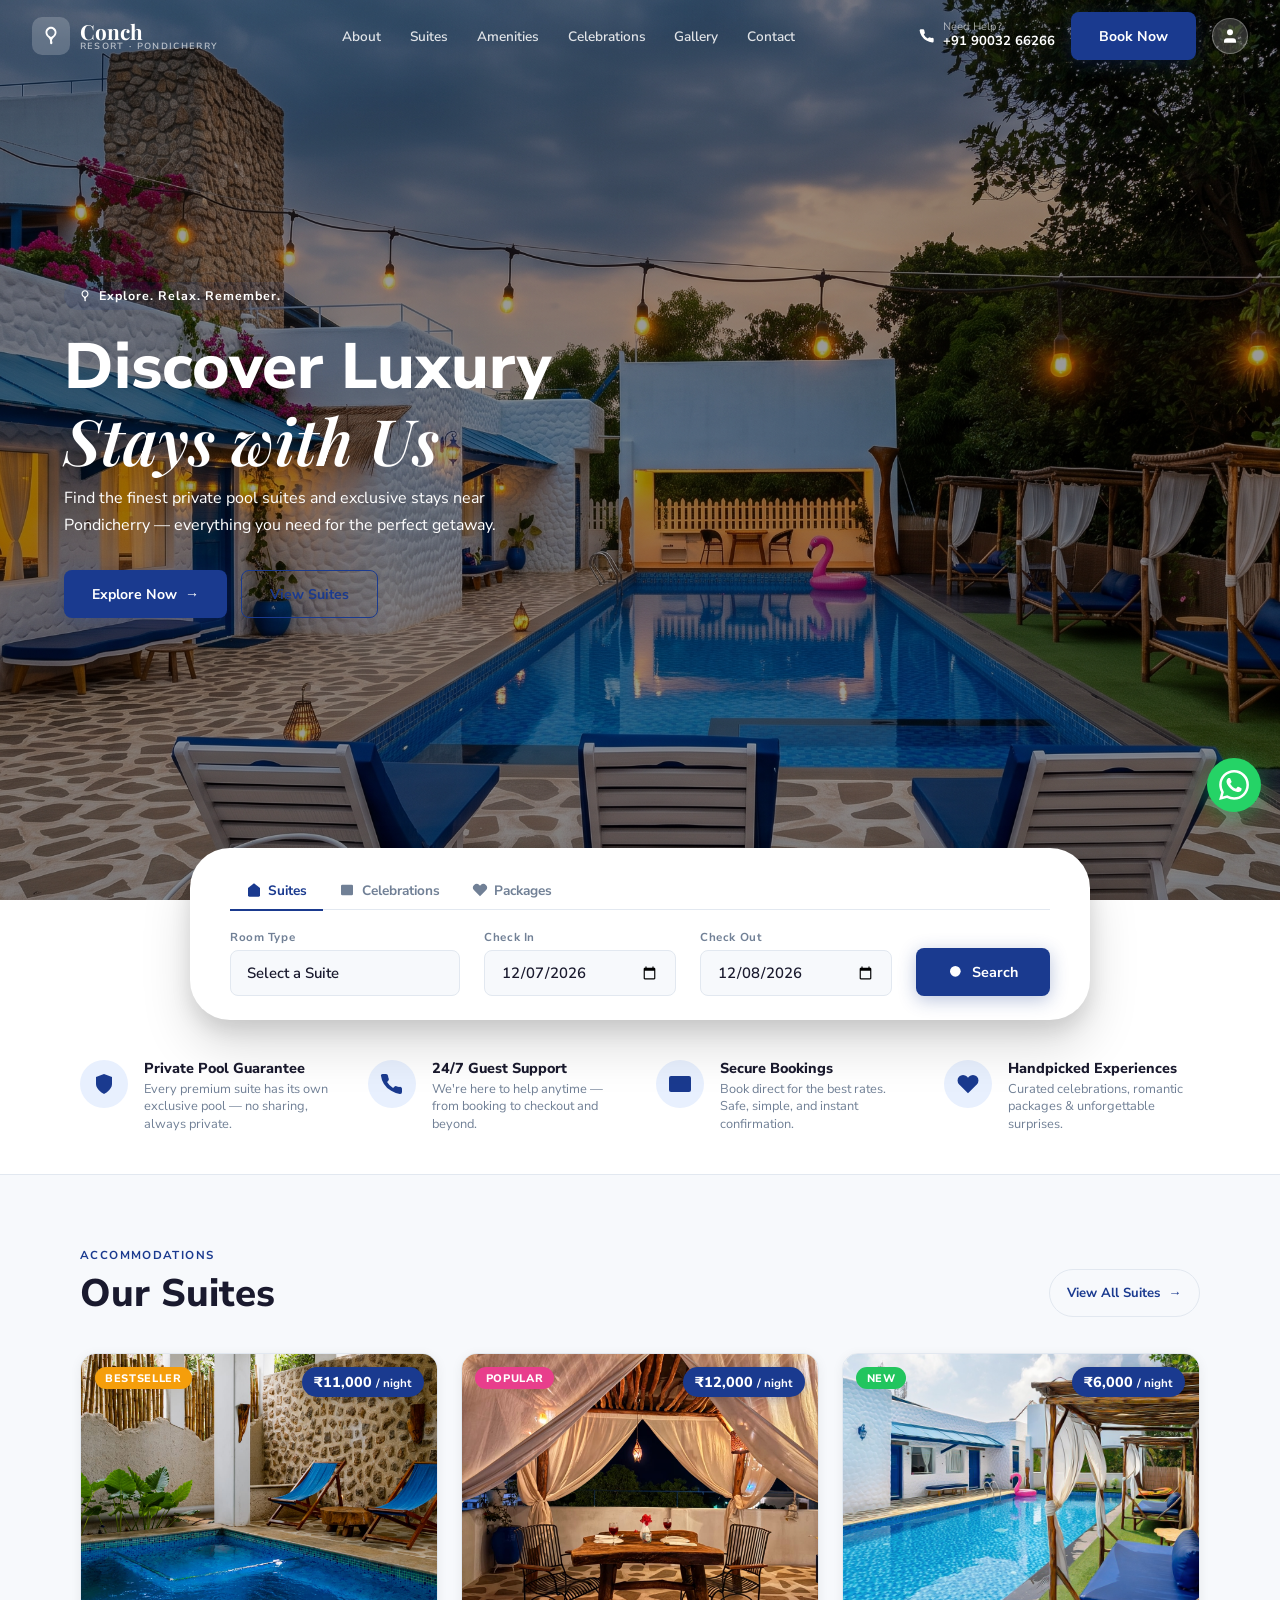
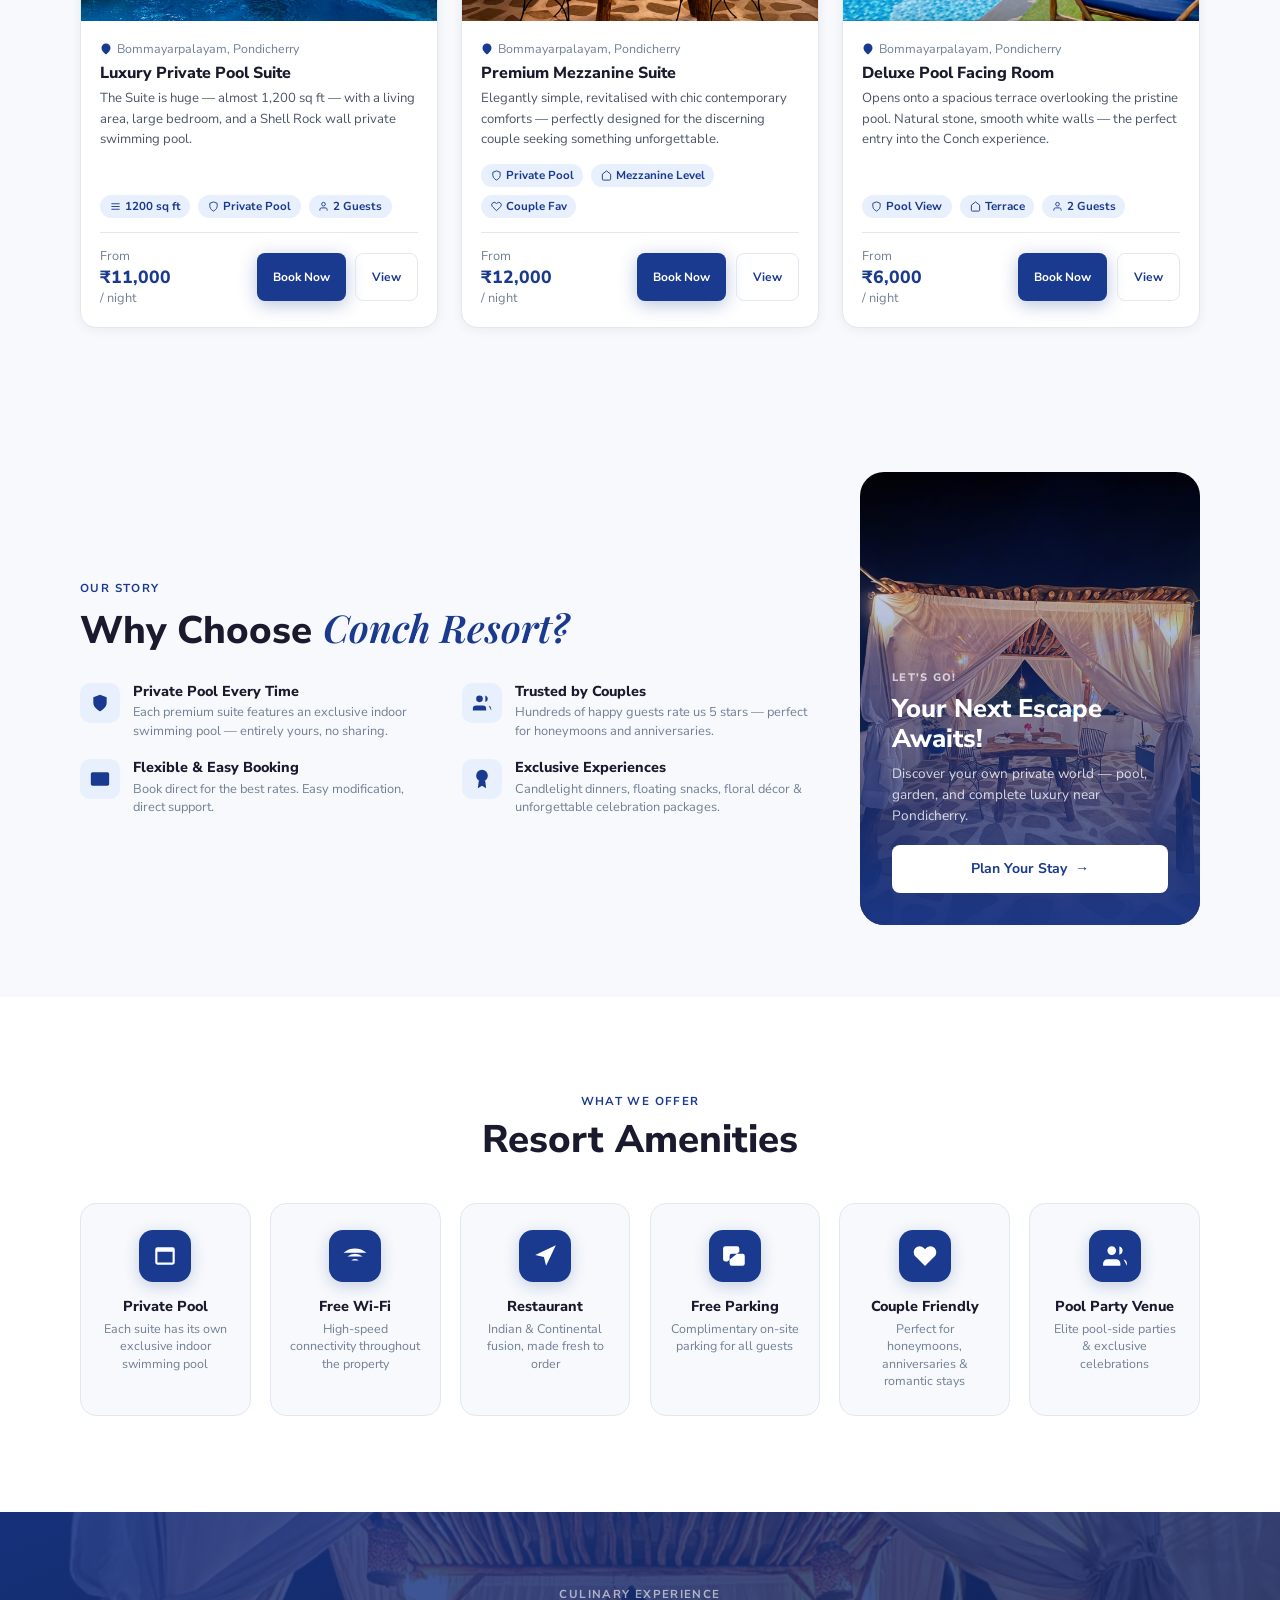
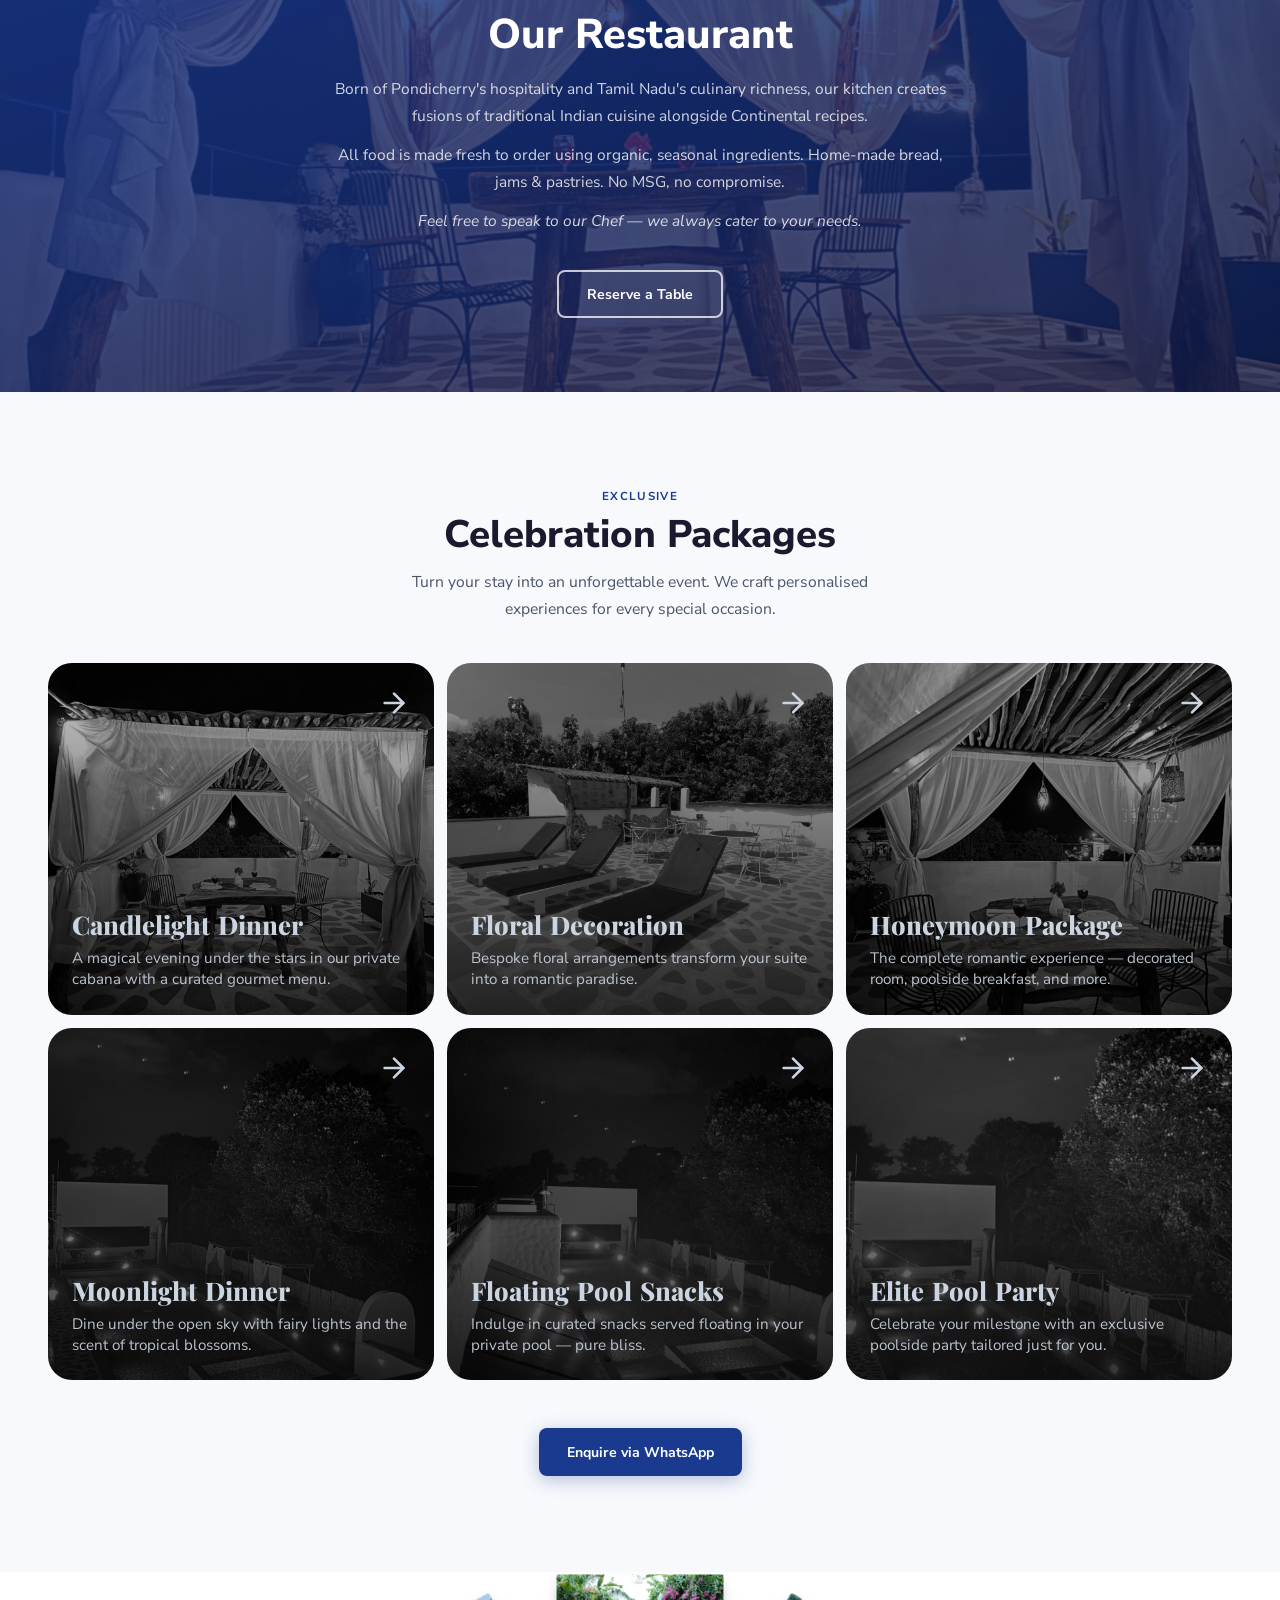
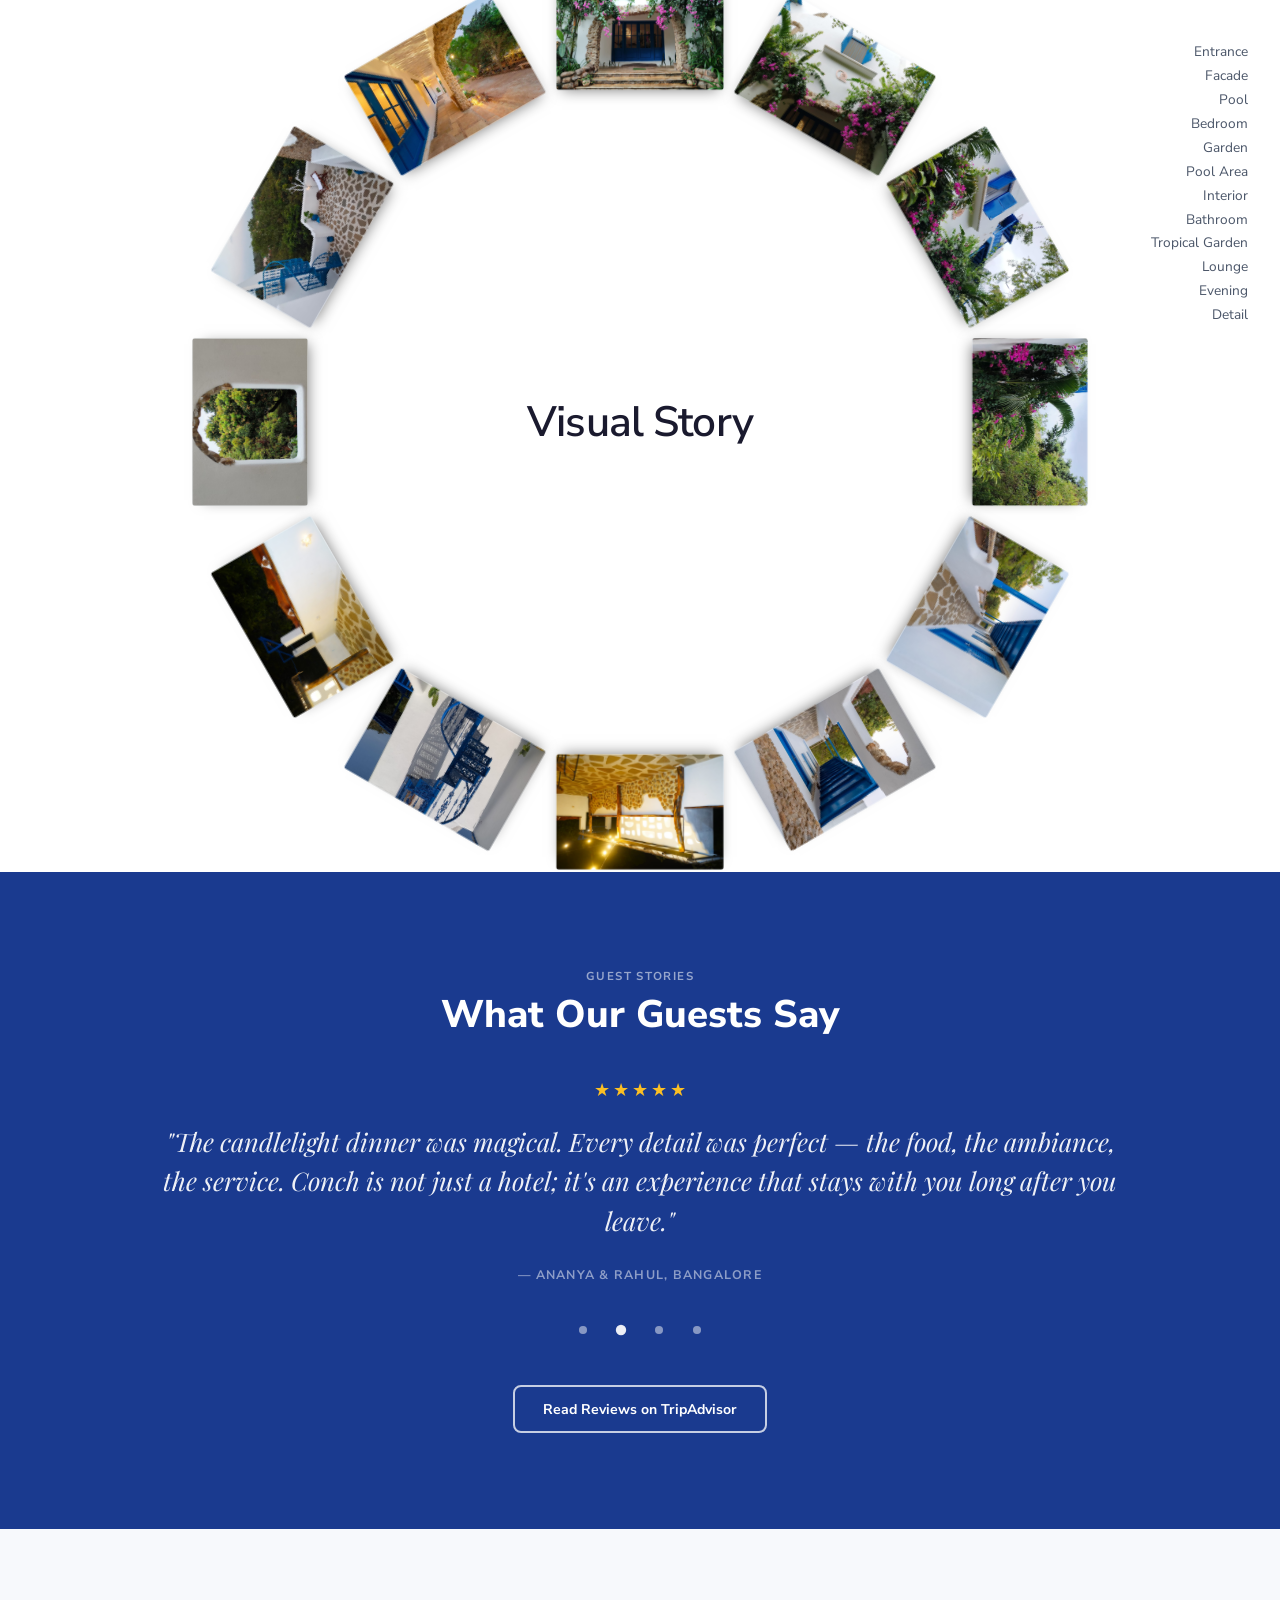
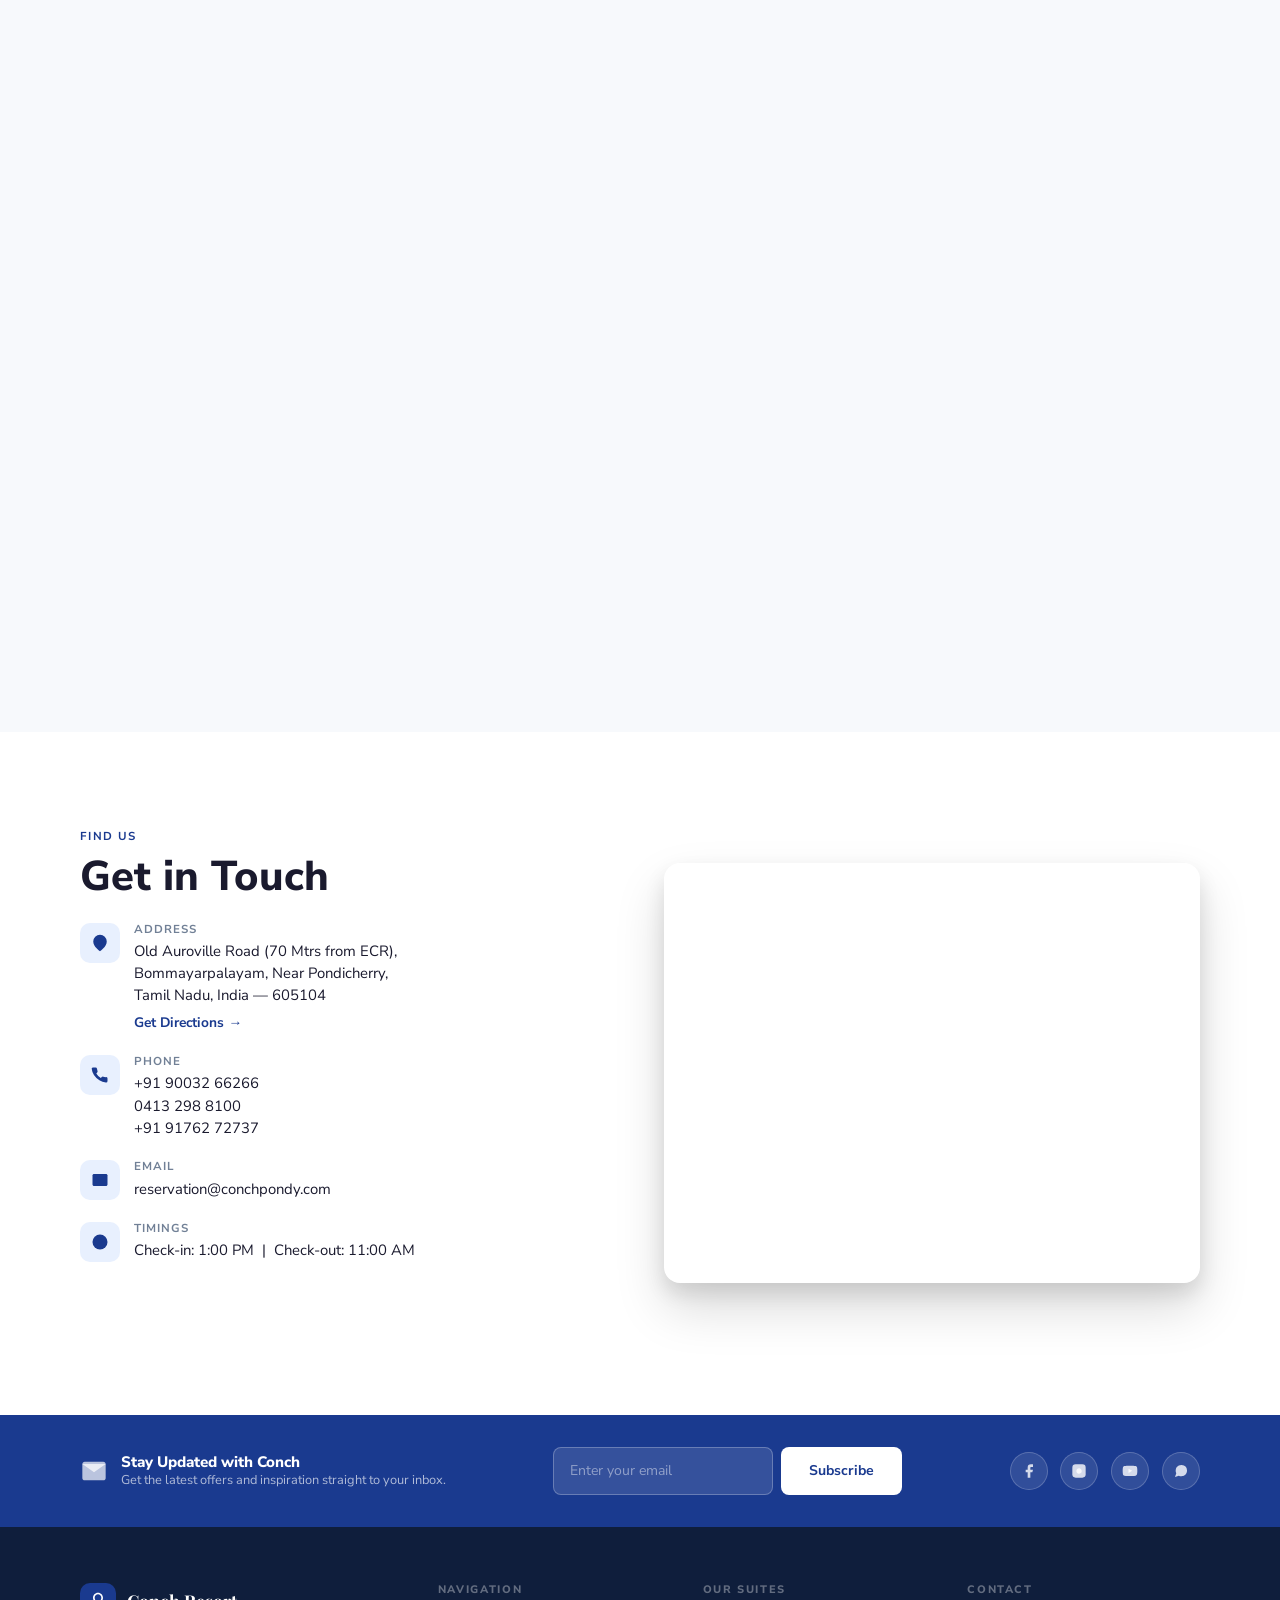
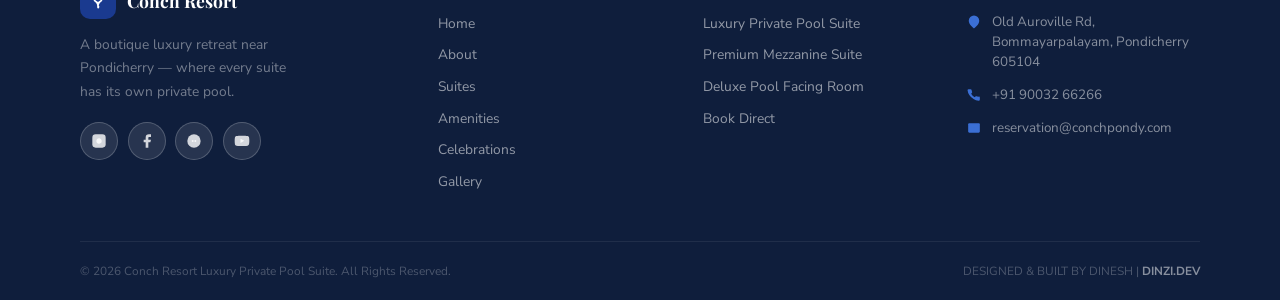
==== commit 72fcc88b: "Optimize hero image size" ====
--- a/index.html
+++ b/index.html
@@ -15,10 +15,10 @@
   <meta property="og:url" content="https://conchpondy.com/">
   <meta property="og:type" content="website">
 
-  <link rel="stylesheet" href="css/style.css?v=8">
+  <link rel="stylesheet" href="css/style.css?v=9">
 
   <!-- Preload hero -->
-  <link rel="preload" as="image" href="images/conch_coverPic1.png" fetchpriority="high">
+  <link rel="preload" as="image" href="images/conch_coverPic1.webp" fetchpriority="high">
 
   <!-- Structured Data -->
   <script type="application/ld+json">
